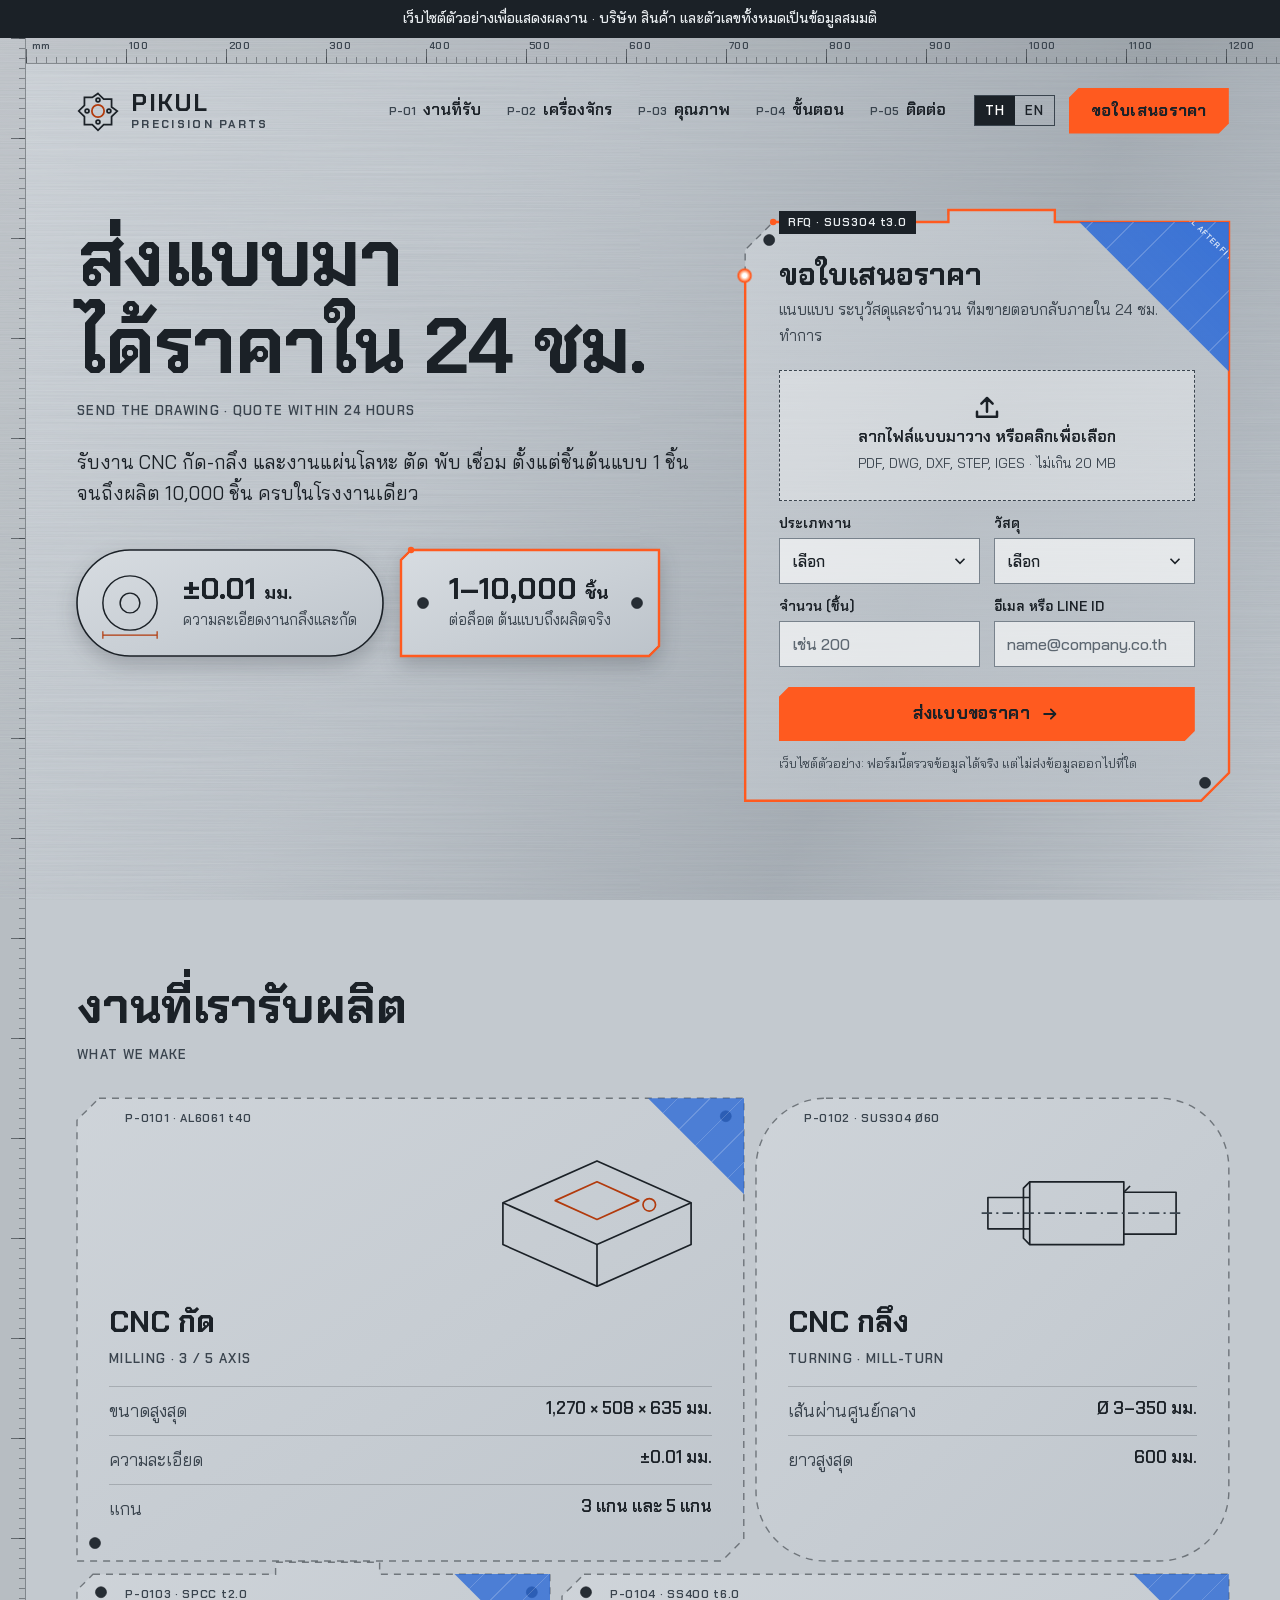
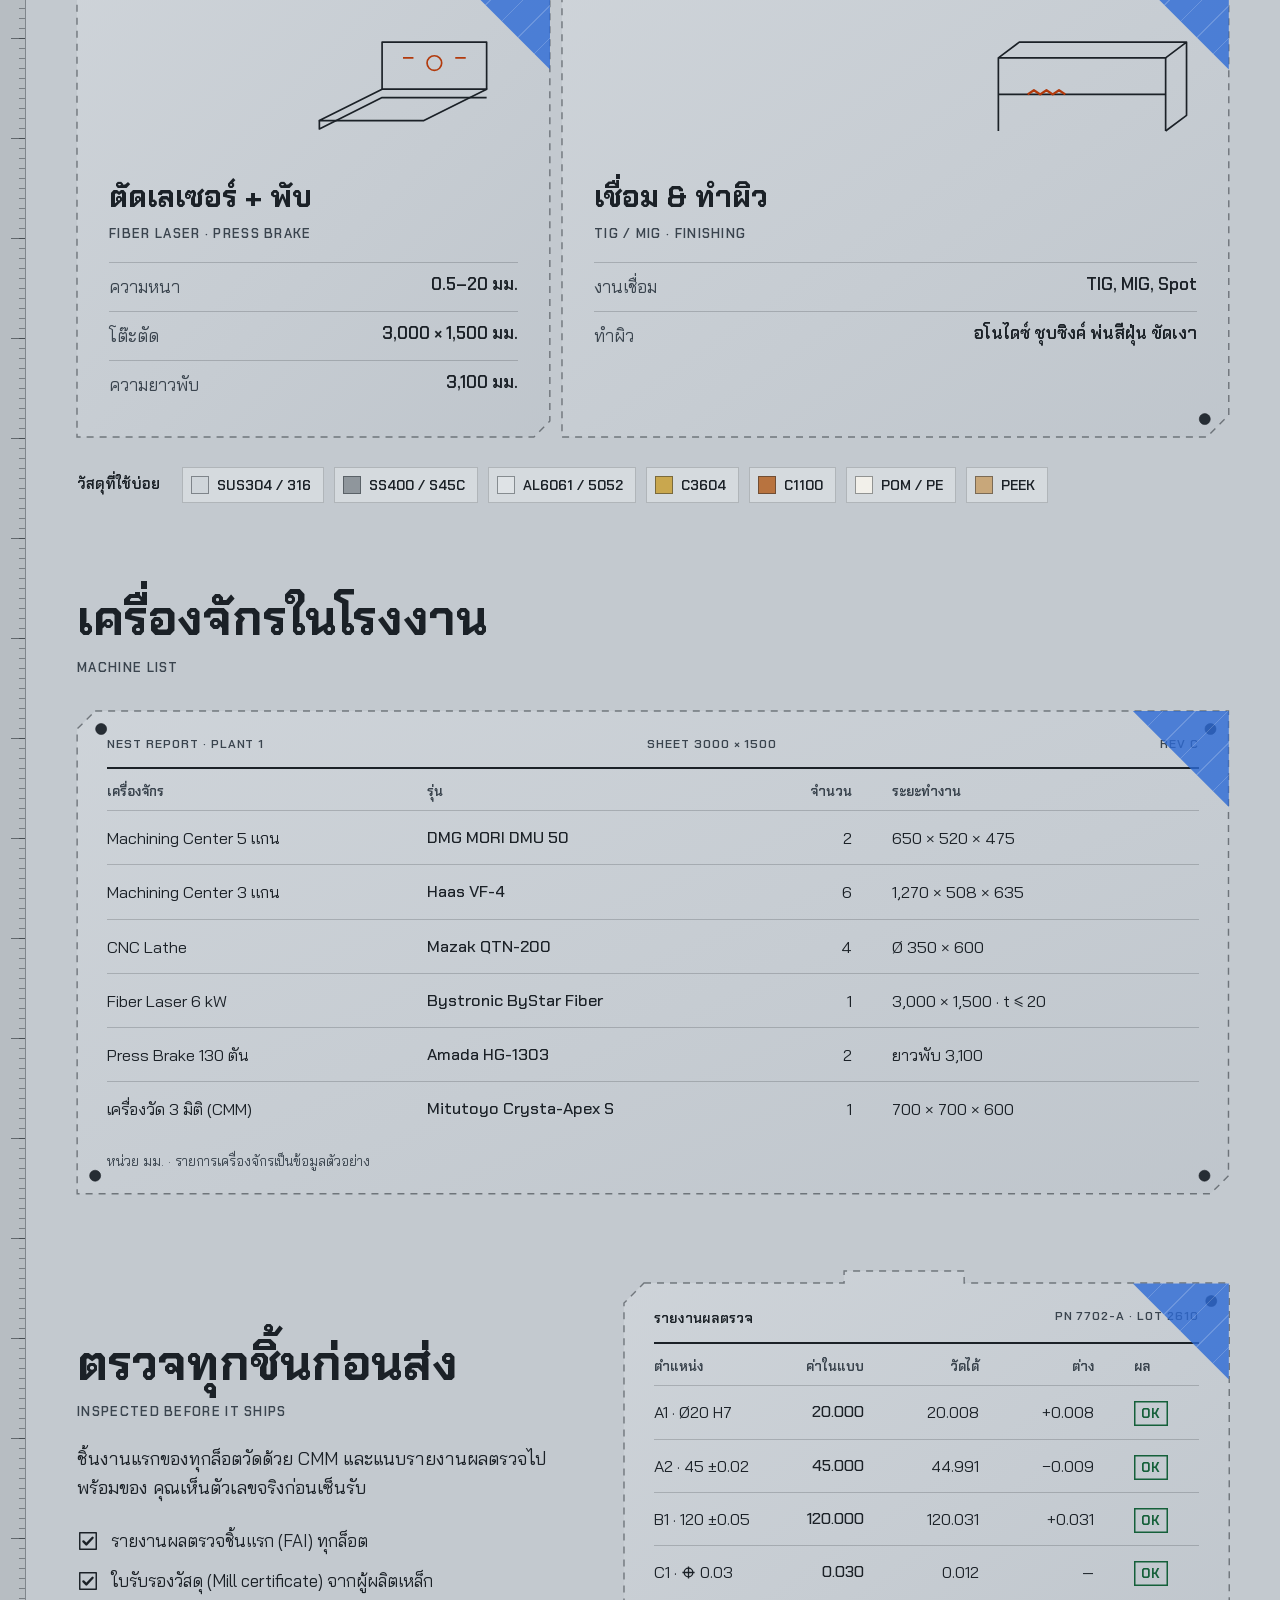
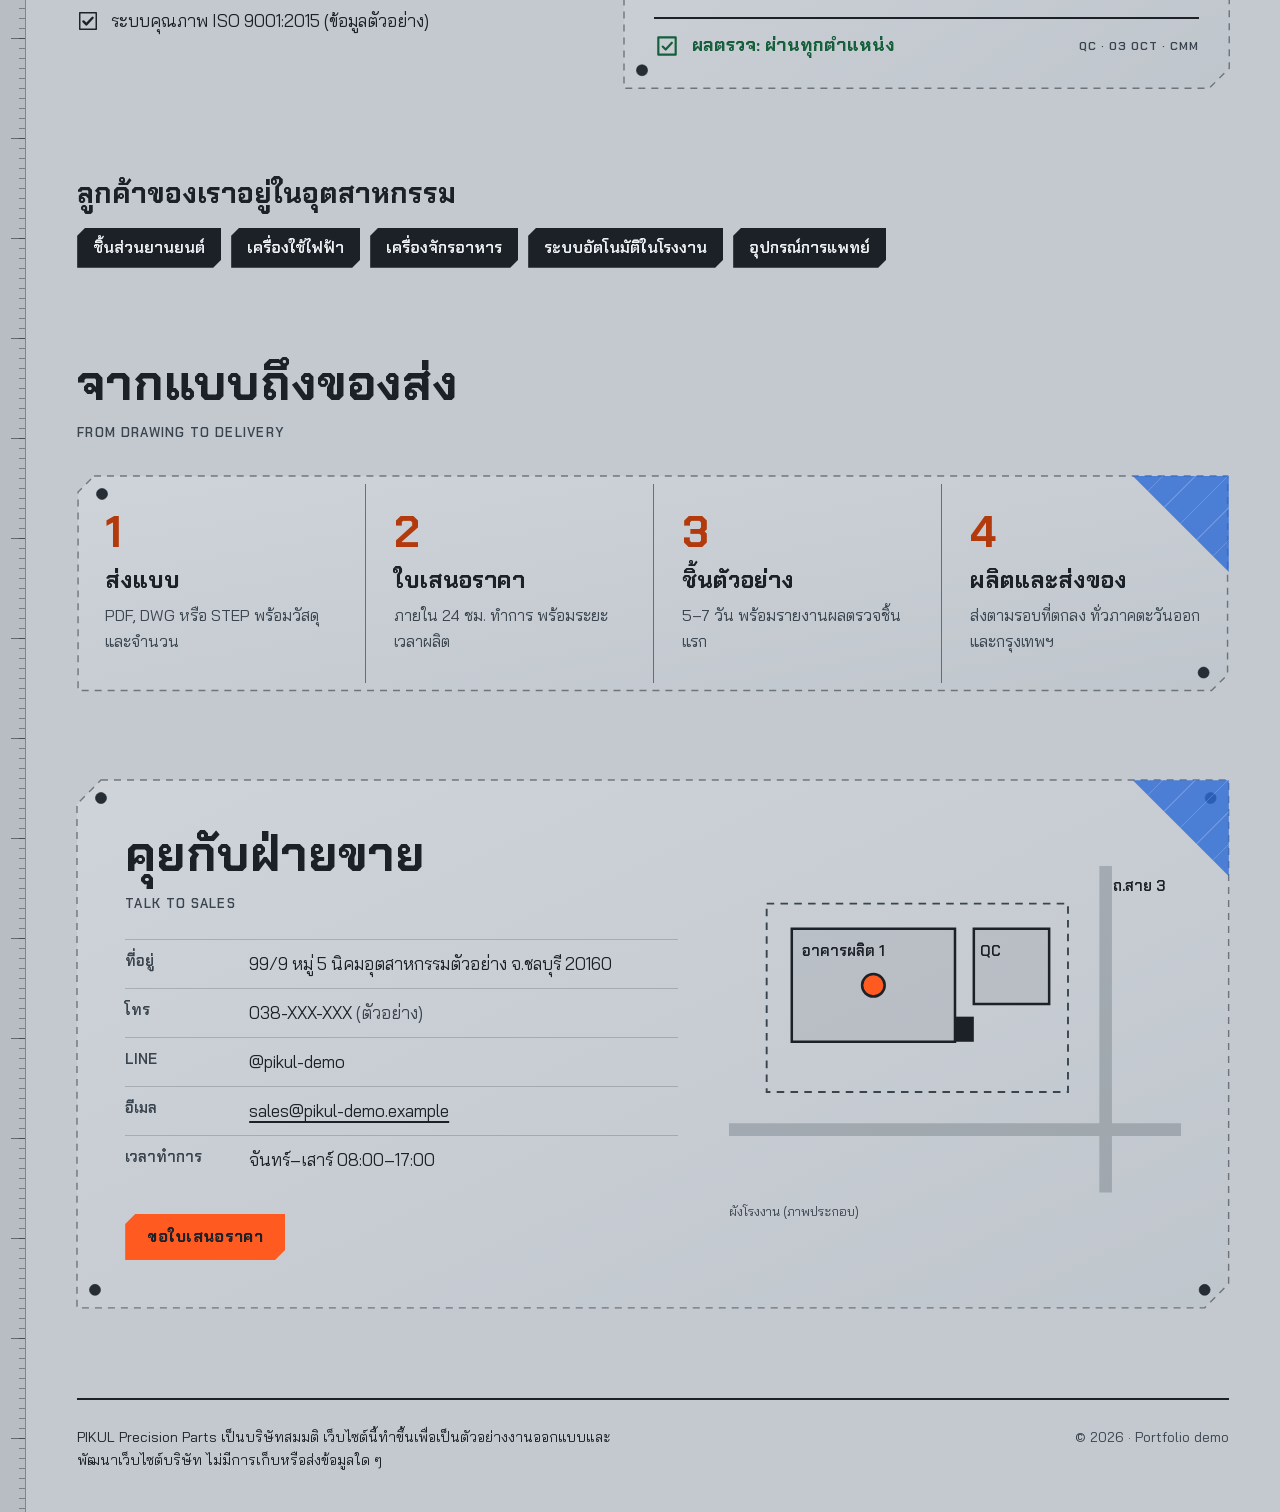
==== index.html @ c5691c91 "Sample company website for a fictional CNC and sheet-metal manufacturer Static portfolio demo for Gi" ====
<!doctype html>
<html lang="th">
<head>
<meta charset="utf-8">
<meta name="viewport" content="width=device-width, initial-scale=1">
<title>PIKUL Precision Parts · งาน CNC และงานแผ่นโลหะ (เว็บไซต์ตัวอย่าง)</title>
<meta name="description" content="เว็บไซต์ตัวอย่างของบริษัทสมมติ PIKUL Precision Parts: งาน CNC กัด-กลึง ตัดเลเซอร์ พับ เชื่อม ส่งแบบขอใบเสนอราคาภายใน 24 ชั่วโมง">
<meta name="robots" content="noindex">
<link rel="icon" href="assets/favicon.svg" type="image/svg+xml">
<link rel="preconnect" href="https://fonts.googleapis.com">
<link rel="preconnect" href="https://fonts.gstatic.com" crossorigin>
<link href="https://fonts.googleapis.com/css2?family=Bai+Jamjuree:wght@400;500;600&family=Chakra+Petch:wght@500;600;700&display=swap" rel="stylesheet">
<link rel="stylesheet" href="styles.css">
</head>
<body>
<a class="skip" href="#rfq" data-i18n="skip">ข้ามไปที่ฟอร์มขอราคา</a>

<div class="notice" role="note">
  <span data-i18n="notice">เว็บไซต์ตัวอย่างเพื่อแสดงผลงาน · บริษัท สินค้า และตัวเลขทั้งหมดเป็นข้อมูลสมมติ</span>
</div>

<div class="sheet">
  <div class="ruler ruler-x" aria-hidden="true"></div>
  <div class="ruler ruler-y" aria-hidden="true"></div>

  <header class="top">
    <a class="brand" href="#" aria-label="PIKUL Precision Parts">
      <svg class="mark" viewBox="0 0 48 48" aria-hidden="true">
        <path d="M24 4l6.5 6.5h9v9L46 24l-6.5 6.5v9h-9L24 46l-6.5-6.5h-9v-9L2 24l6.5-6.5v-9h9z" />
        <circle cx="24" cy="24" r="7" />
        <circle cx="24" cy="11.5" r="2.2" /><circle cx="36.5" cy="24" r="2.2" /><circle cx="24" cy="36.5" r="2.2" /><circle cx="11.5" cy="24" r="2.2" />
      </svg>
      <span class="word">PIKUL<small>PRECISION PARTS</small></span>
    </a>
    <nav class="nav" aria-label="เมนูหลัก">
      <a href="#make"><i class="pn">P-01</i><span data-i18n="nav.make">งานที่รับ</span></a>
      <a href="#machines"><i class="pn">P-02</i><span data-i18n="nav.machines">เครื่องจักร</span></a>
      <a href="#quality"><i class="pn">P-03</i><span data-i18n="nav.quality">คุณภาพ</span></a>
      <a href="#process"><i class="pn">P-04</i><span data-i18n="nav.process">ขั้นตอน</span></a>
      <a href="#contact"><i class="pn">P-05</i><span data-i18n="nav.contact">ติดต่อ</span></a>
    </nav>
    <div class="top-actions">
      <div class="lang" role="group" aria-label="ภาษา / Language">
        <button type="button" data-lang="th" aria-pressed="true">TH</button>
        <button type="button" data-lang="en" aria-pressed="false">EN</button>
      </div>
      <a class="btn btn-cut" href="#rfq" data-i18n="cta.quote">ขอใบเสนอราคา</a>
    </div>
  </header>

  <main>
    <!-- Hero: headline + the RFQ bracket -->
    <section class="hero" aria-labelledby="hero-title">
      <div class="hero-copy">
        <h1 id="hero-title"><span data-i18n="hero.l1">ส่งแบบมา</span><br><span data-i18n="hero.l2">ได้ราคาใน 24 ชม.</span></h1>
        <p class="en-line" lang="en">SEND THE DRAWING · QUOTE WITHIN 24 HOURS</p>
        <p class="lead" data-i18n="hero.lead">รับงาน CNC กัด-กลึง และงานแผ่นโลหะ ตัด พับ เชื่อม ตั้งแต่ชิ้นต้นแบบ 1 ชิ้นจนถึงผลิต 10,000 ชิ้น ครบในโรงงานเดียว</p>

        <div class="dims" aria-label="ความสามารถหลัก">
          <div class="part dim-washer" data-shape="round" data-holes="">
            <svg class="drawing" viewBox="0 0 120 120" aria-hidden="true">
              <circle cx="60" cy="60" r="44" /><circle cx="60" cy="60" r="16" />
              <path class="dimline" d="M16 112h88M16 106v12M104 106v12" />
            </svg>
            <div class="dim-text">
              <strong>±0.01 <span>มม.</span></strong>
              <span data-i18n="dim.tol">ความละเอียดงานกลึงและกัด</span>
            </div>
          </div>
          <div class="part dim-slot" data-chamfer="10" data-holes="l,r">
            <div class="dim-text">
              <strong>1–10,000 <span data-i18n="unit.pcs">ชิ้น</span></strong>
              <span data-i18n="dim.qty">ต่อล็อต ต้นแบบถึงผลิตจริง</span>
            </div>
          </div>
        </div>
      </div>

      <form class="part rfq" id="rfq" data-chamfer="28" data-notch="1" data-holes="tl,br" novalidate aria-labelledby="rfq-title">
        <span class="film" aria-hidden="true"><span>PROTECTIVE FILM · PEEL AFTER FIT</span></span>
        <div class="tag" aria-hidden="true">RFQ · SUS304 t3.0</div>
        <h2 id="rfq-title" data-i18n="rfq.title">ขอใบเสนอราคา</h2>
        <p class="rfq-sub" data-i18n="rfq.sub">แนบแบบ ระบุวัสดุและจำนวน ทีมขายตอบกลับภายใน 24 ชม. ทำการ</p>

        <label class="drop" for="file">
          <input id="file" name="file" type="file" accept=".pdf,.dwg,.dxf,.step,.stp,.igs,.iges,.png,.jpg" required>
          <svg viewBox="0 0 24 24" aria-hidden="true"><path d="M12 15V4M7.5 8.5 12 4l4.5 4.5M4 15v4h16v-4" /></svg>
          <span class="drop-main" data-i18n="rfq.drop">ลากไฟล์แบบมาวาง หรือคลิกเพื่อเลือก</span>
          <span class="drop-hint" data-i18n="rfq.dropHint">PDF, DWG, DXF, STEP, IGES · ไม่เกิน 20 MB</span>
          <span class="drop-file" aria-live="polite"></span>
        </label>

        <div class="row">
          <div class="field">
            <label for="process" data-i18n="rfq.process">ประเภทงาน</label>
            <select id="process" name="process" required>
              <option value="" data-i18n="rfq.choose">เลือก</option>
              <option data-i18n="opt.mill">CNC กัด (Milling)</option>
              <option data-i18n="opt.turn">CNC กลึง (Turning)</option>
              <option data-i18n="opt.sheet">ตัดเลเซอร์ + พับ</option>
              <option data-i18n="opt.weld">เชื่อม / ประกอบ</option>
              <option data-i18n="opt.unsure">ยังไม่แน่ใจ ให้ช่วยแนะนำ</option>
            </select>
          </div>
          <div class="field">
            <label for="material" data-i18n="rfq.material">วัสดุ</label>
            <select id="material" name="material" required>
              <option value="" data-i18n="rfq.choose">เลือก</option>
              <option>SUS304</option><option>SS400</option><option>AL6061-T6</option><option>AL5052</option>
              <option>C3604 (ทองเหลือง)</option><option>POM</option>
              <option data-i18n="opt.other">อื่น ๆ (ระบุในหมายเหตุ)</option>
            </select>
          </div>
        </div>
        <div class="row">
          <div class="field">
            <label for="qty" data-i18n="rfq.qty">จำนวน (ชิ้น)</label>
            <input id="qty" name="qty" type="number" inputmode="numeric" min="1" max="100000" placeholder="เช่น 200" data-i18n-placeholder="rfq.qtyPh" required>
          </div>
          <div class="field">
            <label for="contact" data-i18n="rfq.contact">อีเมล หรือ LINE ID</label>
            <input id="contact" name="contact" type="text" autocomplete="email" placeholder="name@company.co.th" required>
          </div>
        </div>
        <button class="btn btn-cut btn-block" type="submit">
          <span data-i18n="rfq.submit">ส่งแบบขอราคา</span>
          <svg viewBox="0 0 24 24" aria-hidden="true"><path d="M5 12h13M13 6.5 18.5 12 13 17.5" /></svg>
        </button>
        <p class="form-error" role="alert" aria-live="assertive"></p>
        <p class="privacy" data-i18n="rfq.privacy">เว็บไซต์ตัวอย่าง: ฟอร์มนี้ตรวจข้อมูลได้จริง แต่ไม่ส่งข้อมูลออกไปที่ใด</p>

        <div class="rfq-done" hidden>
          <svg viewBox="0 0 24 24" aria-hidden="true"><path d="M5 12.5l4.5 4.5L19 7.5" /></svg>
          <h3 data-i18n="done.title">ได้รับแบบแล้ว</h3>
          <p data-i18n="done.body">เลขที่คำขอ <b class="rfq-no">RFQ-0000</b> ทีมขายจะส่งใบเสนอราคาภายใน 24 ชม. ทำการ (ตัวอย่าง ไม่มีการส่งข้อมูลจริง)</p>
          <button type="button" class="btn btn-ghost" data-i18n="done.again">ส่งแบบอีกชิ้น</button>
        </div>
      </form>
    </section>

    <!-- What we make -->
    <section class="section make" id="make" aria-labelledby="make-title">
      <div class="section-head">
        <h2 id="make-title" data-i18n="make.title">งานที่เรารับผลิต</h2>
        <p class="en-line" lang="en">WHAT WE MAKE</p>
      </div>
      <div class="nest">
        <article class="part cap cap-mill" data-chamfer="22" data-holes="tr,bl">
          <span class="pnum" aria-hidden="true">P-0101 · AL6061 t40</span>
          <svg class="drawing" viewBox="0 0 220 140" aria-hidden="true">
            <path d="M20 60l90-40 90 40-90 40z" /><path d="M20 60v40l90 40 90-40V60" /><path d="M110 100v40" />
            <path d="M70 58l40-18 40 18-40 18z" class="pocket" /><circle cx="160" cy="62" r="6" class="pocket" />
          </svg>
          <h3 data-i18n="cap.mill">CNC กัด</h3>
          <p class="en-line" lang="en">MILLING · 3 / 5 AXIS</p>
          <dl>
            <div><dt data-i18n="spec.size">ขนาดสูงสุด</dt><dd>1,270 × 508 × 635 <span data-i18n="unit.mm">มม.</span></dd></div>
            <div><dt data-i18n="spec.tol">ความละเอียด</dt><dd>±0.01 <span data-i18n="unit.mm">มม.</span></dd></div>
            <div><dt data-i18n="spec.axis">แกน</dt><dd data-i18n="spec.axisVal">3 แกน และ 5 แกน</dd></div>
          </dl>
        </article>
        <article class="part cap cap-turn" data-shape="round" data-holes="">
          <span class="pnum" aria-hidden="true">P-0102 · SUS304 Ø60</span>
          <svg class="drawing" viewBox="0 0 220 140" aria-hidden="true">
            <path d="M20 55h40v30H20zM60 40h90v60H60zM150 50h50v40h-50z" /><path d="M14 70h192" class="center" />
            <path d="M60 40l-6 6v48l6 6M150 50l6-6" />
          </svg>
          <h3 data-i18n="cap.turn">CNC กลึง</h3>
          <p class="en-line" lang="en">TURNING · MILL-TURN</p>
          <dl>
            <div><dt data-i18n="spec.dia">เส้นผ่านศูนย์กลาง</dt><dd>Ø 3–350 <span data-i18n="unit.mm">มม.</span></dd></div>
            <div><dt data-i18n="spec.len">ยาวสูงสุด</dt><dd>600 <span data-i18n="unit.mm">มม.</span></dd></div>
          </dl>
        </article>
        <article class="part cap cap-sheet" data-chamfer="16" data-notch="1" data-holes="tl,tr">
          <span class="pnum" aria-hidden="true">P-0103 · SPCC t2.0</span>
          <svg class="drawing" viewBox="0 0 220 140" aria-hidden="true">
            <path d="M30 100l60-30h100l-60 30z" /><path d="M90 70V25h100v45" /><path d="M30 100v8l60-30h100" />
            <circle cx="140" cy="45" r="7" class="pocket" /><path d="M110 40h10M160 40h10" class="pocket" />
          </svg>
          <h3 data-i18n="cap.sheet">ตัดเลเซอร์ + พับ</h3>
          <p class="en-line" lang="en">FIBER LASER · PRESS BRAKE</p>
          <dl>
            <div><dt data-i18n="spec.thk">ความหนา</dt><dd>0.5–20 <span data-i18n="unit.mm">มม.</span></dd></div>
            <div><dt data-i18n="spec.table">โต๊ะตัด</dt><dd>3,000 × 1,500 <span data-i18n="unit.mm">มม.</span></dd></div>
            <div><dt data-i18n="spec.bend">ความยาวพับ</dt><dd>3,100 <span data-i18n="unit.mm">มม.</span></dd></div>
          </dl>
        </article>
        <article class="part cap cap-weld" data-chamfer="22" data-holes="tl,br">
          <span class="pnum" aria-hidden="true">P-0104 · SS400 t6.0</span>
          <svg class="drawing" viewBox="0 0 220 140" aria-hidden="true">
            <path d="M30 110V40h160v70" /><path d="M30 40l20-15h160l-20 15M210 25v70l-20 15" /><path d="M30 75h160" />
            <path d="M58 75l6-4 6 4 6-4 6 4 6-4 6 4" class="bead" />
          </svg>
          <h3 data-i18n="cap.weld">เชื่อม & ทำผิว</h3>
          <p class="en-line" lang="en">TIG / MIG · FINISHING</p>
          <dl>
            <div><dt data-i18n="spec.weld">งานเชื่อม</dt><dd>TIG, MIG, Spot</dd></div>
            <div><dt data-i18n="spec.finish">ทำผิว</dt><dd data-i18n="spec.finishVal">อโนไดซ์ ชุบซิงค์ พ่นสีฝุ่น ขัดเงา</dd></div>
          </dl>
        </article>
      </div>

      <div class="materials" aria-label="วัสดุที่ใช้บ่อย">
        <span class="mat-label" data-i18n="mat.label">วัสดุที่ใช้บ่อย</span>
        <ul>
          <li><i style="--c:#cfd5da"></i>SUS304 / 316</li>
          <li><i style="--c:#8f969c"></i>SS400 / S45C</li>
          <li><i style="--c:#dfe3e6"></i>AL6061 / 5052</li>
          <li><i style="--c:#c9a74e"></i>C3604</li>
          <li><i style="--c:#b8733f"></i>C1100</li>
          <li><i style="--c:#f2f0ea"></i>POM / PE</li>
          <li><i style="--c:#c8a77a"></i>PEEK</li>
        </ul>
      </div>
    </section>

    <!-- Machine list as a nest report -->
    <section class="section machines" id="machines" aria-labelledby="mach-title">
      <div class="section-head">
        <h2 id="mach-title" data-i18n="mach.title">เครื่องจักรในโรงงาน</h2>
        <p class="en-line" lang="en">MACHINE LIST</p>
      </div>
      <div class="part report" data-chamfer="18" data-holes="tl,tr,bl,br">
        <div class="report-head" aria-hidden="true">
          <span>NEST REPORT · PLANT 1</span><span>SHEET 3000 × 1500</span><span>REV C</span>
        </div>
        <div class="table-wrap">
          <table>
            <thead>
              <tr><th scope="col" data-i18n="t.machine">เครื่องจักร</th><th scope="col" data-i18n="t.model">รุ่น</th><th scope="col" class="num" data-i18n="t.qty">จำนวน</th><th scope="col" data-i18n="t.range">ระยะทำงาน</th></tr>
            </thead>
            <tbody>
              <tr><td data-i18n="m.mc5">Machining Center 5 แกน</td><td>DMG MORI DMU 50</td><td class="num">2</td><td>650 × 520 × 475</td></tr>
              <tr><td data-i18n="m.mc3">Machining Center 3 แกน</td><td>Haas VF-4</td><td class="num">6</td><td>1,270 × 508 × 635</td></tr>
              <tr><td data-i18n="m.lathe">CNC Lathe</td><td>Mazak QTN-200</td><td class="num">4</td><td>Ø 350 × 600</td></tr>
              <tr><td data-i18n="m.laser">Fiber Laser 6 kW</td><td>Bystronic ByStar Fiber</td><td class="num">1</td><td>3,000 × 1,500 · t ≤ 20</td></tr>
              <tr><td data-i18n="m.brake">Press Brake 130 ตัน</td><td>Amada HG-1303</td><td class="num">2</td><td data-i18n="m.brakeRange">ยาวพับ 3,100</td></tr>
              <tr><td data-i18n="m.cmm">เครื่องวัด 3 มิติ (CMM)</td><td>Mitutoyo Crysta-Apex S</td><td class="num">1</td><td>700 × 700 × 600</td></tr>
            </tbody>
          </table>
        </div>
        <p class="report-foot" data-i18n="mach.foot">หน่วย มม. · รายการเครื่องจักรเป็นข้อมูลตัวอย่าง</p>
      </div>
    </section>

    <!-- Quality -->
    <section class="section quality" id="quality" aria-labelledby="q-title">
      <div class="q-copy">
        <h2 id="q-title" data-i18n="q.title">ตรวจทุกชิ้นก่อนส่ง</h2>
        <p class="en-line" lang="en">INSPECTED BEFORE IT SHIPS</p>
        <p class="lead" data-i18n="q.lead">ชิ้นงานแรกของทุกล็อตวัดด้วย CMM และแนบรายงานผลตรวจไปพร้อมของ คุณเห็นตัวเลขจริงก่อนเซ็นรับ</p>
        <ul class="checks">
          <li data-i18n="q.c1">รายงานผลตรวจชิ้นแรก (FAI) ทุกล็อต</li>
          <li data-i18n="q.c2">ใบรับรองวัสดุ (Mill certificate) จากผู้ผลิตเหล็ก</li>
          <li data-i18n="q.c3">ระบบคุณภาพ ISO 9001:2015 (ข้อมูลตัวอย่าง)</li>
        </ul>
      </div>
      <div class="part inspect" data-chamfer="20" data-notch="1" data-holes="tr,bl">
        <div class="inspect-head"><span data-i18n="i.title">รายงานผลตรวจ</span><span>PN 7702-A · LOT 2610</span></div>
        <div class="table-wrap">
          <table class="inspect-table">
            <thead><tr><th scope="col" data-i18n="i.feature">ตำแหน่ง</th><th scope="col" class="num" data-i18n="i.nominal">ค่าในแบบ</th><th scope="col" class="num" data-i18n="i.actual">วัดได้</th><th scope="col" class="num" data-i18n="i.dev">ต่าง</th><th scope="col" data-i18n="i.result">ผล</th></tr></thead>
            <tbody>
              <tr><td>A1 · Ø20 H7</td><td class="num">20.000</td><td class="num">20.008</td><td class="num">+0.008</td><td><span class="ok">OK</span></td></tr>
              <tr><td>A2 · 45 ±0.02</td><td class="num">45.000</td><td class="num">44.991</td><td class="num">−0.009</td><td><span class="ok">OK</span></td></tr>
              <tr><td>B1 · 120 ±0.05</td><td class="num">120.000</td><td class="num">120.031</td><td class="num">+0.031</td><td><span class="ok">OK</span></td></tr>
              <tr><td><span class="feat">C1 · <svg class="gdt" viewBox="0 0 16 16" role="img" aria-label="position"><circle cx="8" cy="8" r="4.6"/><path d="M8 1.5v13M1.5 8h13"/></svg> 0.03</span></td><td class="num">0.030</td><td class="num">0.012</td><td class="num">—</td><td><span class="ok">OK</span></td></tr>
            </tbody>
          </table>
        </div>
        <p class="verdict"><svg viewBox="0 0 24 24" aria-hidden="true"><path d="M4 4h16v16H4z"/><path d="M8 12.5l2.8 2.8L16.5 9"/></svg><b data-i18n="i.pass">ผลตรวจ: ผ่านทุกตำแหน่ง</b><span>QC · 03 OCT · CMM</span></p>
      </div>
    </section>

    <!-- Industries -->
    <section class="section industries" aria-labelledby="ind-title">
      <h2 id="ind-title" data-i18n="ind.title">ลูกค้าของเราอยู่ในอุตสาหกรรม</h2>
      <ul class="ind-list">
        <li data-i18n="ind.auto">ชิ้นส่วนยานยนต์</li>
        <li data-i18n="ind.elec">เครื่องใช้ไฟฟ้า</li>
        <li data-i18n="ind.food">เครื่องจักรอาหาร</li>
        <li data-i18n="ind.auto2">ระบบอัตโนมัติในโรงงาน</li>
        <li data-i18n="ind.med">อุปกรณ์การแพทย์</li>
      </ul>
    </section>

    <!-- Process -->
    <section class="section process" id="process" aria-labelledby="p-title">
      <div class="section-head">
        <h2 id="p-title" data-i18n="p.title">จากแบบถึงของส่ง</h2>
        <p class="en-line" lang="en">FROM DRAWING TO DELIVERY</p>
      </div>
      <ol class="steps part" data-chamfer="16" data-holes="tl,br">
        <li class="step">
          <span class="step-no">1</span>
          <h3 data-i18n="s1.t">ส่งแบบ</h3>
          <p data-i18n="s1.d">PDF, DWG หรือ STEP พร้อมวัสดุและจำนวน</p>
        </li>
        <li class="step">
          <span class="step-no">2</span>
          <h3 data-i18n="s2.t">ใบเสนอราคา</h3>
          <p data-i18n="s2.d">ภายใน 24 ชม. ทำการ พร้อมระยะเวลาผลิต</p>
        </li>
        <li class="step">
          <span class="step-no">3</span>
          <h3 data-i18n="s3.t">ชิ้นตัวอย่าง</h3>
          <p data-i18n="s3.d">5–7 วัน พร้อมรายงานผลตรวจชิ้นแรก</p>
        </li>
        <li class="step">
          <span class="step-no">4</span>
          <h3 data-i18n="s4.t">ผลิตและส่งของ</h3>
          <p data-i18n="s4.d">ส่งตามรอบที่ตกลง ทั่วภาคตะวันออกและกรุงเทพฯ</p>
        </li>
      </ol>
    </section>

    <!-- Contact -->
    <section class="section contact" id="contact" aria-labelledby="c-title">
      <div class="part contact-card" data-chamfer="24" data-holes="tl,tr,bl,br">
        <div class="c-copy">
          <h2 id="c-title" data-i18n="c.title">คุยกับฝ่ายขาย</h2>
          <p class="en-line" lang="en">TALK TO SALES</p>
          <dl class="c-list">
            <div><dt data-i18n="c.addr">ที่อยู่</dt><dd data-i18n="c.addrVal">99/9 หมู่ 5 นิคมอุตสาหกรรมตัวอย่าง จ.ชลบุรี 20160</dd></div>
            <div><dt data-i18n="c.tel">โทร</dt><dd>038-XXX-XXX <span class="muted" data-i18n="c.sample">(ตัวอย่าง)</span></dd></div>
            <div><dt>LINE</dt><dd>@pikul-demo</dd></div>
            <div><dt data-i18n="c.mail">อีเมล</dt><dd><a href="mailto:sales@pikul-demo.example">sales@pikul-demo.example</a></dd></div>
            <div><dt data-i18n="c.hours">เวลาทำการ</dt><dd data-i18n="c.hoursVal">จันทร์–เสาร์ 08:00–17:00</dd></div>
          </dl>
          <a class="btn btn-cut" href="#rfq" data-i18n="cta.quote">ขอใบเสนอราคา</a>
        </div>
        <figure class="plan">
          <svg viewBox="0 0 360 260" role="img" aria-labelledby="plan-cap">
            <title id="plan-cap">ผังโรงงาน (ภาพประกอบ)</title>
            <path class="road" d="M0 210h360M300 0v260" />
            <path class="lot" d="M30 30h240v150H30z" />
            <path class="bldg" d="M50 50h130v90H50zM195 50h60v60h-60z" />
            <path class="dock" d="M180 120h15v20h-15z" />
            <circle class="pin" cx="115" cy="95" r="9" />
            <text x="58" y="72" data-i18n="plan.plant">อาคารผลิต 1</text>
            <text x="200" y="72" data-i18n="plan.qc">QC</text>
            <text x="306" y="20" data-i18n="plan.road">ถ.สาย 3</text>
          </svg>
          <figcaption data-i18n="plan.cap">ผังโรงงาน (ภาพประกอบ)</figcaption>
        </figure>
      </div>
    </section>
  </main>

  <footer class="foot">
    <p data-i18n="foot.disclaimer">PIKUL Precision Parts เป็นบริษัทสมมติ เว็บไซต์นี้ทำขึ้นเพื่อเป็นตัวอย่างงานออกแบบและพัฒนาเว็บไซต์บริษัท ไม่มีการเก็บหรือส่งข้อมูลใด ๆ</p>
    <p class="muted">© 2026 · Portfolio demo</p>
  </footer>
</div>

<div class="laser" aria-hidden="true"></div>
<script src="app.js" defer></script>
</body>
</html>
---- styles.css ----
:root {
  --steel: #c3c9cf;
  --steel-hi: #d4d9de;
  --steel-lo: #aab1b8;
  --part: #ccd2d7;
  --ink: #1b2127;
  --ink-2: #3a444e;
  --rule: rgba(27, 33, 39, .2);
  --laser: #ff5a1f;
  --laser-ink: #b23a0c;
  --film: #2e6bd6;
  --hole: #262d34;
  --ok: #15603a;
  --display: "Chakra Petch", "Bai Jamjuree", sans-serif;
  --body: "Bai Jamjuree", "Leelawadee UI", sans-serif;
  --gutter: clamp(20px, 4vw, 56px);
  --ruler: 26px;
}

* { box-sizing: border-box; }
html { scroll-behavior: smooth; scroll-padding-top: 24px; }
body {
  margin: 0;
  position: relative;
  font: 400 17px/1.65 var(--body);
  color: var(--ink);
  background-color: var(--steel);
  background-image:
    url("data:image/svg+xml,%3Csvg xmlns='http://www.w3.org/2000/svg' width='640' height='640'%3E%3Cfilter id='n'%3E%3CfeTurbulence type='fractalNoise' baseFrequency='0.0035 0.85' numOctaves='3' seed='7'/%3E%3CfeColorMatrix values='0 0 0 0 0.16 0 0 0 0 0.19 0 0 0 0 0.22 0 0 0 0.16 0'/%3E%3C/filter%3E%3Crect width='100%25' height='100%25' filter='url(%23n)'/%3E%3C/svg%3E"),
    linear-gradient(115deg, var(--steel-hi) 0%, var(--steel) 38%, var(--steel-lo) 70%, var(--steel) 100%);
  background-attachment: fixed, fixed;
  -webkit-font-smoothing: antialiased;
  scrollbar-color: #5b646d var(--steel-lo);
  caret-color: var(--laser);
}
::selection { background: var(--film); color: #fff; }
img, svg { display: block; }
a { color: inherit; text-underline-offset: 4px; text-decoration-thickness: 1.5px; }
:focus-visible { outline: 3px solid var(--film); outline-offset: 3px; }
h1, h2, h3 { font-family: var(--display); margin: 0; font-weight: 700; line-height: 1.12; text-wrap: balance; }
p { margin: 0; }
.num, dd, td { font-variant-numeric: tabular-nums; }
.muted { color: var(--ink-2); }

.skip { position: absolute; left: 12px; top: -60px; z-index: 20; background: var(--ink); color: #fff; padding: 10px 14px; }
.skip:focus { top: 12px; }

/* Fictional-company notice */
.notice {
  background: var(--ink); color: #e9edf0; text-align: center;
  font: 500 14px/1.4 var(--body); padding: 9px var(--gutter);
}

/* The sheet and its table rulers */
.sheet { position: relative; padding: calc(var(--ruler) + 6px) var(--gutter) 0 calc(var(--ruler) + var(--gutter)); }
.ruler { position: absolute; color: var(--ink-2); pointer-events: none; }
.ruler-x {
  left: var(--ruler); right: 0; top: 0; height: var(--ruler);
  background:
    repeating-linear-gradient(90deg, rgba(27,33,39,.55) 0 1px, transparent 1px 100px) left bottom / 100% 14px no-repeat,
    repeating-linear-gradient(90deg, rgba(27,33,39,.4) 0 1px, transparent 1px 10px) left bottom / 100% 6px no-repeat,
    rgba(27,33,39,.07);
  border-bottom: 1px solid rgba(27,33,39,.35);
}
.ruler-x span { position: absolute; top: 3px; font: 600 10px/1 var(--display); letter-spacing: .04em; transform: translateX(3px); }
.ruler-y {
  left: 0; top: 0; bottom: 0; width: var(--ruler);
  background:
    repeating-linear-gradient(180deg, rgba(27,33,39,.55) 0 1px, transparent 1px 100px) right top / 14px 100% no-repeat,
    repeating-linear-gradient(180deg, rgba(27,33,39,.4) 0 1px, transparent 1px 10px) right top / 6px 100% no-repeat,
    rgba(27,33,39,.07);
  border-right: 1px solid rgba(27,33,39,.35);
}

/* Header */
.top { display: flex; align-items: center; gap: 28px; max-width: 1240px; margin: 0 auto; padding: 18px 0; }
.brand { display: flex; align-items: center; gap: 12px; text-decoration: none; }
.mark { width: 42px; height: 42px; fill: none; stroke: var(--ink); stroke-width: 2; }
.mark circle:first-of-type { stroke: var(--laser-ink); }
.word { font: 700 24px/1 var(--display); letter-spacing: .06em; }
.word small { display: block; font-size: 11.5px; letter-spacing: .2em; margin-top: 4px; color: var(--ink-2); }
.nav { display: flex; gap: 26px; margin-left: auto; }
.nav a { display: flex; align-items: baseline; gap: 7px; font: 600 16px/1 var(--display); text-decoration: none; padding: 8px 0; border-bottom: 2px solid transparent; transition: border-color .2s; }
.nav a { white-space: nowrap; flex: none; }
.nav .pn { font: 600 11.5px/1 var(--display); font-style: normal; color: var(--ink-2); font-variant-numeric: tabular-nums; }
.nav a:hover { border-color: var(--laser); }
.top-actions { display: flex; align-items: center; gap: 14px; }
.lang { display: flex; border: 1.5px solid var(--ink-2); }
.lang button {
  font: 600 13px/1 var(--display); letter-spacing: .08em; padding: 8px 10px; border: 0;
  background: transparent; color: var(--ink); cursor: pointer;
}
.lang button[aria-pressed="true"] { background: var(--ink); color: #fff; }

/* Buttons: chamfered plate */
.btn {
  --c: 10px;
  display: inline-flex; align-items: center; justify-content: center; gap: 10px;
  font: 700 16px/1 var(--display); letter-spacing: .02em; text-decoration: none; cursor: pointer;
  padding: 15px 22px; border: 0;
  clip-path: polygon(var(--c) 0, 100% 0, 100% calc(100% - var(--c)), calc(100% - var(--c)) 100%, 0 100%, 0 var(--c));
  transition: background-color .2s, transform .2s;
}
.btn svg { width: 20px; height: 20px; fill: none; stroke: currentColor; stroke-width: 2.2; stroke-linecap: round; stroke-linejoin: round; }
.btn-cut { background: var(--laser); color: var(--ink); }
.btn-cut:hover { background: #ff7440; }
.btn-cut:active { transform: translateY(1px); }
.btn-ghost { background: transparent; color: var(--ink); box-shadow: inset 0 0 0 2px var(--ink); clip-path: none; }
.btn-block { width: 100%; padding: 17px 22px; font-size: 17px; }
.btn[disabled] { opacity: .55; cursor: progress; }

/* Parts: content blocks drawn as cut plates (outline SVG injected by app.js) */
.part { position: relative; isolation: isolate; }
.part > .outline-svg { position: absolute; inset: 0; width: 100%; height: 100%; z-index: -1; overflow: visible; pointer-events: none; }
.outline-svg .body { fill: url(#partFill); }
.outline-svg .edge { fill: none; stroke: rgba(27,33,39,.5); stroke-width: 1.4; stroke-dasharray: 7 6; transition: stroke .4s; }
.outline-svg .hole { fill: var(--hole); stroke: rgba(27,33,39,.6); stroke-width: 1; }
.outline-svg .trace { fill: none; stroke: var(--laser); stroke-width: 2.4; stroke-linecap: round; opacity: 0; }
.part.is-cutting .outline-svg .trace { opacity: 1; }
.part.is-cut .outline-svg .edge { stroke: var(--ink); stroke-dasharray: none; stroke-width: 1.6; }
.part.is-cut > .outline-svg { filter: drop-shadow(0 8px 10px rgba(27,33,39,.22)); }
.outline-svg .body { opacity: .55; transition: opacity .6s; }
.part.is-cut .outline-svg .body { opacity: 1; }

.en-line { font: 600 13px/1.4 var(--display); letter-spacing: .1em; color: var(--ink-2); margin-top: 12px; }
html[lang="en"] .en-line { display: none; }

/* Protective film corner on every nested part; peels away when the part is cut */
.part:not(.rfq)::after {
  content: ""; position: absolute; right: 0; top: 0; width: 96px; height: 96px; z-index: 2; pointer-events: none;
  clip-path: polygon(0 0, 100% 0, 100% 100%);
  background: repeating-linear-gradient(-45deg, transparent 0 22px, rgba(255,255,255,.18) 22px 23px), rgba(46,107,214,.8);
  transform-origin: right top; transition: transform .8s cubic-bezier(.16,1,.3,1), opacity .8s;
}
.part.is-cut:not(.rfq)::after { transform: scale(0) rotate(-12deg); opacity: 0; }
.part.dim-slot::after { width: 44px; height: 44px; }
.part[data-shape="round"]::after { display: none; }
.outline-svg .pierce { fill: var(--laser); opacity: 0; }
.part.is-cutting .outline-svg .pierce { opacity: 1; }
.part.is-cut .outline-svg .pierce { opacity: 0; }
.pnum { position: absolute; left: 48px; top: 15px; font: 600 11.5px/1 var(--display); letter-spacing: .06em; color: var(--ink-2); font-variant-numeric: tabular-nums; }
.ruler-x::before { content: "mm"; position: absolute; left: 6px; top: 3px; font: 600 10px/1 var(--display); color: var(--ink-2); }

/* Hero */
main { max-width: 1240px; margin: 0 auto; }
.hero { display: grid; grid-template-columns: minmax(0, 1.12fr) minmax(0, .88fr); gap: clamp(28px, 4vw, 64px); align-items: start; padding: clamp(28px, 5vw, 64px) 0 clamp(56px, 7vw, 96px); }
.hero h1 { font-size: clamp(40px, 6.1vw, 88px); line-height: 1.12; letter-spacing: -0.01em; }
.hero h1 span { white-space: nowrap; }
.hero .lead { margin-top: 26px; font-size: clamp(18px, 1.5vw, 21px); max-width: 32em; }
.dims { display: flex; flex-wrap: wrap; gap: 18px; margin-top: 40px; }
.dim-washer { display: flex; align-items: center; gap: 16px; padding: 16px 26px 16px 16px; }
.dim-washer .drawing { width: 74px; height: 74px; fill: none; stroke: var(--ink); stroke-width: 2.4; }
.dim-washer .dimline { stroke: var(--laser-ink); stroke-width: 2; }
.dim-slot { display: flex; align-items: center; padding: 18px 48px; }
.dim-text strong { display: block; font: 700 30px/1.1 var(--display); }
.dim-text strong span { font-size: 18px; }
.dim-text > span { font-size: 15px; color: var(--ink-2); }

/* RFQ bracket */
.rfq { padding: 36px 34px 26px; margin-top: 6px; }
.rfq h2 { font-size: 30px; }
.rfq-sub { color: var(--ink-2); font-size: 15.5px; margin-top: 6px; }
.tag { position: absolute; left: 34px; top: -11px; font: 600 11.5px/1 var(--display); letter-spacing: .08em; background: var(--ink); color: #e9edf0; padding: 6px 9px; }
.film {
  position: absolute; right: 0; top: 0; width: 150px; height: 150px; z-index: 2; pointer-events: none;
  clip-path: polygon(0 0, 100% 0, 100% 100%);
  background:
    repeating-linear-gradient(-45deg, transparent 0 28px, rgba(255,255,255,.18) 28px 29px),
    linear-gradient(225deg, rgba(46,107,214,.92), rgba(46,107,214,.78));
  transform-origin: right top;
  transition: transform .9s cubic-bezier(.16,1,.3,1), opacity .9s;
}
.film span { position: absolute; right: -6px; top: 34px; transform: rotate(45deg); transform-origin: right top; font: 600 8px/1 var(--display); letter-spacing: .08em; color: rgba(255,255,255,.85); white-space: nowrap; }
.rfq.is-cut .film { transform: scale(0) rotate(-12deg); opacity: 0; }


.drop {
  position: relative; display: grid; justify-items: center; gap: 4px; text-align: center;
  margin-top: 22px; padding: 22px 16px; cursor: pointer;
  border: 1.5px dashed var(--ink-2); background: rgba(255,255,255,.32);
  transition: background-color .2s, border-color .2s;
}
.drop input { position: absolute; inset: 0; opacity: 0; cursor: pointer; }
.drop svg { width: 30px; height: 30px; fill: none; stroke: var(--ink); stroke-width: 2; stroke-linecap: round; stroke-linejoin: round; }
.drop-main { font: 600 16px/1.3 var(--display); }
.drop-hint { font-size: 13.5px; color: var(--ink-2); }
.drop-file { font: 600 14px/1.3 var(--display); color: var(--ok); }
.drop:hover, .drop.is-over { border-color: var(--laser-ink); background: rgba(255,255,255,.5); }
.drop:focus-within { outline: 3px solid var(--film); outline-offset: 3px; }
.drop.is-invalid { border-color: #b3261e; border-style: solid; }

.row { display: grid; grid-template-columns: 1fr 1fr; gap: 14px; margin-top: 14px; }
.field { display: grid; gap: 6px; min-width: 0; }
.field label { font: 600 14px/1.2 var(--display); }
.field input, .field select {
  width: 100%; height: 46px; padding: 0 12px; font: 500 16px/1 var(--body); color: var(--ink);
  background: rgba(255,255,255,.62); border: 1.5px solid #78828c; border-radius: 0; appearance: none;
}
.field select { background-image: url("data:image/svg+xml,%3Csvg xmlns='http://www.w3.org/2000/svg' viewBox='0 0 24 24' fill='none' stroke='%231b2127' stroke-width='2.2'%3E%3Cpath d='M6 9l6 6 6-6'/%3E%3C/svg%3E"); background-repeat: no-repeat; background-position: right 10px center; background-size: 18px; padding-right: 34px; }
.field input::placeholder { color: #5d6771; }
.field input:focus, .field select:focus { border-color: var(--ink); outline: 3px solid var(--film); outline-offset: 1px; }
.field [aria-invalid="true"] { border-color: #b3261e; }
.rfq .btn-block { margin-top: 20px; }
.form-error { min-height: 0; color: #9e1f17; font-weight: 600; font-size: 14.5px; margin-top: 10px; }
.form-error:empty { display: none; }
.privacy { margin-top: 12px; font-size: 13px; color: var(--ink-2); }

.rfq-done { display: grid; justify-items: start; gap: 10px; padding: 18px 0 6px; }
.rfq-done[hidden] { display: none; }
.rfq-done svg { width: 44px; height: 44px; fill: none; stroke: var(--ok); stroke-width: 2.4; stroke-linecap: round; stroke-linejoin: round; }
.rfq-done h3 { font-size: 28px; }
.rfq.is-sent > :not(.rfq-done):not(.outline-svg):not(.film):not(.tag) { display: none; }

/* Sections */
.section { padding: clamp(56px, 7vw, 104px) 0 0; }
.section-head { margin-bottom: 34px; }
.section h2 { font-size: clamp(32px, 3.8vw, 52px); }

.nest { display: grid; grid-template-columns: repeat(12, minmax(0, 1fr)); gap: 12px; }
.cap { padding: 42px 32px 28px; }
.cap-mill { grid-column: span 7; }
.cap-turn { grid-column: span 5; }
.cap-sheet { grid-column: span 5; }
.cap-weld { grid-column: span 7; }
.cap .drawing { width: 100%; max-width: 230px; height: auto; margin: 0 0 18px auto; fill: none; stroke: var(--ink); stroke-width: 1.6; stroke-linejoin: round; }
.cap .drawing .pocket { stroke: var(--laser-ink); }
.cap .drawing .center { stroke-dasharray: 10 4 2 4; stroke: var(--ink-2); }
.cap .drawing .bead { stroke: var(--laser-ink); stroke-width: 2.2; }
.cap h3 { font-size: 30px; }
.cap dl { margin: 18px 0 0; display: grid; gap: 0; }
.cap dl div { display: flex; justify-content: space-between; gap: 18px; padding: 10px 0; border-top: 1px solid var(--rule); }
.cap dt { color: var(--ink-2); }
.cap dd { margin: 0; font: 600 17px/1.4 var(--display); text-align: right; }

.materials { display: flex; flex-wrap: wrap; align-items: center; gap: 12px 22px; margin-top: 30px; }
.mat-label { font: 600 15px/1 var(--display); }
.materials ul { display: flex; flex-wrap: wrap; gap: 10px; list-style: none; margin: 0; padding: 0; }
.materials li { display: flex; align-items: center; gap: 8px; font: 600 14px/1 var(--display); padding: 8px 12px 8px 8px; background: rgba(255,255,255,.3); border: 1px solid var(--rule); }
.materials i { width: 18px; height: 18px; background: var(--c); box-shadow: inset 0 0 0 1px rgba(27,33,39,.45); }

/* Report tables */
.report { padding: 26px 30px 22px; }
.report-head, .inspect-head { display: flex; flex-wrap: wrap; justify-content: space-between; gap: 8px 18px; font: 600 12px/1.3 var(--display); letter-spacing: .08em; color: var(--ink-2); padding-bottom: 14px; border-bottom: 2px solid var(--ink); }
.table-wrap { overflow-x: auto; }
.inspect-head span:first-child { letter-spacing: 0; font-size: 14px; color: var(--ink); }
table { width: 100%; border-collapse: collapse; }
th { text-align: left; font: 600 13.5px/1.3 var(--display); color: var(--ink-2); padding: 14px 12px 10px 0; }
td { padding: 13px 12px 13px 0; border-top: 1px solid var(--rule); font-size: 16.5px; }
td:nth-child(2) { font-family: var(--display); font-weight: 500; }
.num { text-align: right; }
td.num + td, th.num + th { padding-left: 28px; }
.report-foot { margin-top: 14px; font-size: 13.5px; color: var(--ink-2); }

/* Quality */
.quality { display: grid; grid-template-columns: minmax(0, .9fr) minmax(0, 1.1fr); gap: clamp(28px, 4vw, 64px); align-items: center; }
.q-copy .lead { margin-top: 22px; max-width: 32em; font-size: 18px; }
.checks { list-style: none; margin: 24px 0 0; padding: 0; display: grid; gap: 12px; }
.checks li { position: relative; padding-left: 34px; }
.checks li::before {
  content: ""; position: absolute; left: 0; top: 3px; width: 22px; height: 22px; background: var(--ink);
  -webkit-mask: url("data:image/svg+xml,%3Csvg xmlns='http://www.w3.org/2000/svg' viewBox='0 0 24 24' fill='none' stroke='black' stroke-width='2.6' stroke-linecap='round' stroke-linejoin='round'%3E%3Cpath d='M3 3h18v18H3z' stroke-width='1.6'/%3E%3Cpath d='M7 12.5l3.2 3.2L17 8.5'/%3E%3C/svg%3E") center / contain no-repeat;
          mask: url("data:image/svg+xml,%3Csvg xmlns='http://www.w3.org/2000/svg' viewBox='0 0 24 24' fill='none' stroke='black' stroke-width='2.6' stroke-linecap='round' stroke-linejoin='round'%3E%3Cpath d='M3 3h18v18H3z' stroke-width='1.6'/%3E%3Cpath d='M7 12.5l3.2 3.2L17 8.5'/%3E%3C/svg%3E") center / contain no-repeat;
}
.inspect { padding: 26px 30px 30px; }
.inspect-table td { font-size: 16px; }
.ok { font: 700 13px/1 var(--display); letter-spacing: .1em; color: var(--ok); padding: 4px 7px; box-shadow: inset 0 0 0 1.5px var(--ok); }
.verdict { display: flex; flex-wrap: wrap; align-items: center; gap: 6px 12px; margin-top: 18px; padding-top: 14px; border-top: 2px solid var(--ink); }
.verdict svg { width: 26px; height: 26px; fill: none; stroke: var(--ok); stroke-width: 2; stroke-linecap: round; stroke-linejoin: round; }
.verdict b { font: 700 18px/1.2 var(--display); color: var(--ok); }
.verdict span { margin-left: auto; font: 600 12px/1 var(--display); letter-spacing: .08em; color: var(--ink-2); }
.gdt { display: inline-block; width: 15px; height: 15px; vertical-align: -2px; fill: none; stroke: var(--ink); stroke-width: 1.4; }

/* Industries */
.industries { display: flex; flex-wrap: wrap; align-items: baseline; gap: 18px 28px; }
.industries h2 { font-size: clamp(22px, 2.2vw, 30px); }
.ind-list { display: flex; flex-wrap: wrap; gap: 10px; list-style: none; margin: 0; padding: 0; }
.ind-list li { --c: 8px; font: 600 16px/1 var(--display); padding: 12px 16px; background: var(--ink); color: #eef1f3; clip-path: polygon(var(--c) 0, 100% 0, 100% calc(100% - var(--c)), calc(100% - var(--c)) 100%, 0 100%, 0 var(--c)); }

/* Process */
.steps { list-style: none; margin: 0; padding: 8px 0; display: grid; grid-template-columns: repeat(4, minmax(0, 1fr)); }
.step { position: relative; padding: 26px 28px 28px; }
.step + .step { border-left: 1.5px solid rgba(27,33,39,.55); }
.step-no { display: block; font: 700 44px/1 var(--display); color: var(--laser-ink); }
.step h3 { font-size: 23px; margin-top: 14px; }
.step p { margin-top: 8px; color: var(--ink-2); font-size: 16px; }

/* Contact */
.contact { padding-bottom: clamp(56px, 7vw, 96px); }
.contact-card { display: grid; grid-template-columns: minmax(0, 1.1fr) minmax(0, .9fr); gap: clamp(24px, 4vw, 56px); padding: clamp(28px, 4vw, 48px); align-items: center; }
.c-list { margin: 26px 0 30px; display: grid; }
.c-list div { display: grid; grid-template-columns: 110px 1fr; gap: 14px; padding: 10px 0; border-top: 1px solid var(--rule); }
.c-list dt { font: 600 15px/1.5 var(--display); color: var(--ink-2); }
.c-list dd { margin: 0; }
.plan { margin: 0; }
.plan svg { width: 100%; height: auto; }
.plan .road { fill: none; stroke: var(--ink-2); stroke-width: 10; opacity: .25; }
.plan .lot { fill: none; stroke: var(--ink-2); stroke-width: 1.5; stroke-dasharray: 6 5; }
.plan .bldg { fill: rgba(27,33,39,.08); stroke: var(--ink); stroke-width: 2; }
.plan .dock { fill: var(--ink); }
.plan .pin { fill: var(--laser); stroke: var(--ink); stroke-width: 2; }
.plan text { font: 600 12px/1 var(--display); fill: var(--ink); }
.plan figcaption { font-size: 13px; color: var(--ink-2); margin-top: 8px; }

.foot { max-width: 1240px; margin: 0 auto; padding: 26px 0 40px; border-top: 2px solid var(--ink); display: flex; flex-wrap: wrap; justify-content: space-between; gap: 10px 30px; font-size: 14px; }
.foot p:first-child { max-width: 62ch; }

/* Laser head */
.laser {
  position: fixed; left: 0; top: 0; width: 16px; height: 16px; margin: -8px 0 0 -8px; border-radius: 50%;
  background: radial-gradient(circle, #fff 0 18%, #ffd2b8 30%, var(--laser) 55%, rgba(255,90,31,0) 72%);
  opacity: 0; pointer-events: none; z-index: 30; transition: opacity .25s;
}
.laser.on { opacity: 1; }

/* Responsive */
@media (max-width: 1080px) {
  .nav { gap: 18px; }
  .nav a { font-size: 15px; }
}
@media (max-width: 900px) {
  :root { --ruler: 16px; }
  .ruler-x span { display: none; }
  .top { flex-wrap: wrap; gap: 14px 18px; }
  .nav { order: 3; width: 100%; margin: 0; overflow-x: auto; gap: 22px; padding-bottom: 4px; }
  .top-actions { margin-left: auto; }
  .top-actions .btn { display: none; }
  .hero, .quality, .contact-card { grid-template-columns: minmax(0, 1fr); }
  .nest { grid-template-columns: minmax(0, 1fr); }
  .cap-mill, .cap-turn, .cap-sheet, .cap-weld { grid-column: auto; }
  .steps { grid-template-columns: repeat(2, minmax(0, 1fr)); }
  .step:nth-child(3) { border-left: 0; }
  .step:nth-child(n+3) { border-top: 1.5px solid rgba(27,33,39,.55); }
  .hero-copy { display: contents; }
  .hero .rfq { order: 1; }
  .hero .dims { order: 2; margin-top: 8px; }
  .hero { row-gap: 0; }
  .hero .rfq { margin-top: 32px; }
}
@media (max-width: 560px) {
  body { font-size: 16px; }
  .sheet { padding-left: calc(var(--ruler) + 16px); padding-right: 16px; }
  .row { grid-template-columns: 1fr; }
  .nav { flex-wrap: wrap; overflow: visible; gap: 8px 18px; }
  .rfq { padding: 32px 22px 22px; }
  .tag { left: 22px; }
  .film { width: 104px; height: 104px; }
  .dim-slot { padding: 16px 34px; }
  .steps { grid-template-columns: minmax(0, 1fr); }
  .step + .step { border-left: 0; border-top: 1.5px solid rgba(27,33,39,.55); }
  .c-list div { grid-template-columns: 1fr; gap: 2px; }
  .table-wrap table, .table-wrap tbody, .table-wrap tr, .table-wrap td { display: block; }
  .table-wrap thead { position: absolute; width: 1px; height: 1px; overflow: hidden; clip: rect(0 0 0 0); }
  .table-wrap tr { padding: 12px 0; border-top: 1px solid var(--rule); }
  .table-wrap td { display: flex; justify-content: space-between; gap: 16px; border: 0; padding: 3px 0; text-align: right; }
  .table-wrap td::before { content: attr(data-label); font: 600 13.5px/1.5 var(--display); color: var(--ink-2); text-align: left; }
  .table-wrap td:first-child { font: 600 17px/1.4 var(--display); padding-bottom: 6px; }
  .table-wrap td:first-child::before { content: none; }
  td.num + td { padding-left: 0; }
  .word { font-size: 21px; }
}
@media (prefers-reduced-motion: reduce) {
  html { scroll-behavior: auto; }
  .film, .part::after, .outline-svg .body, .outline-svg .edge { transition: none; }
}
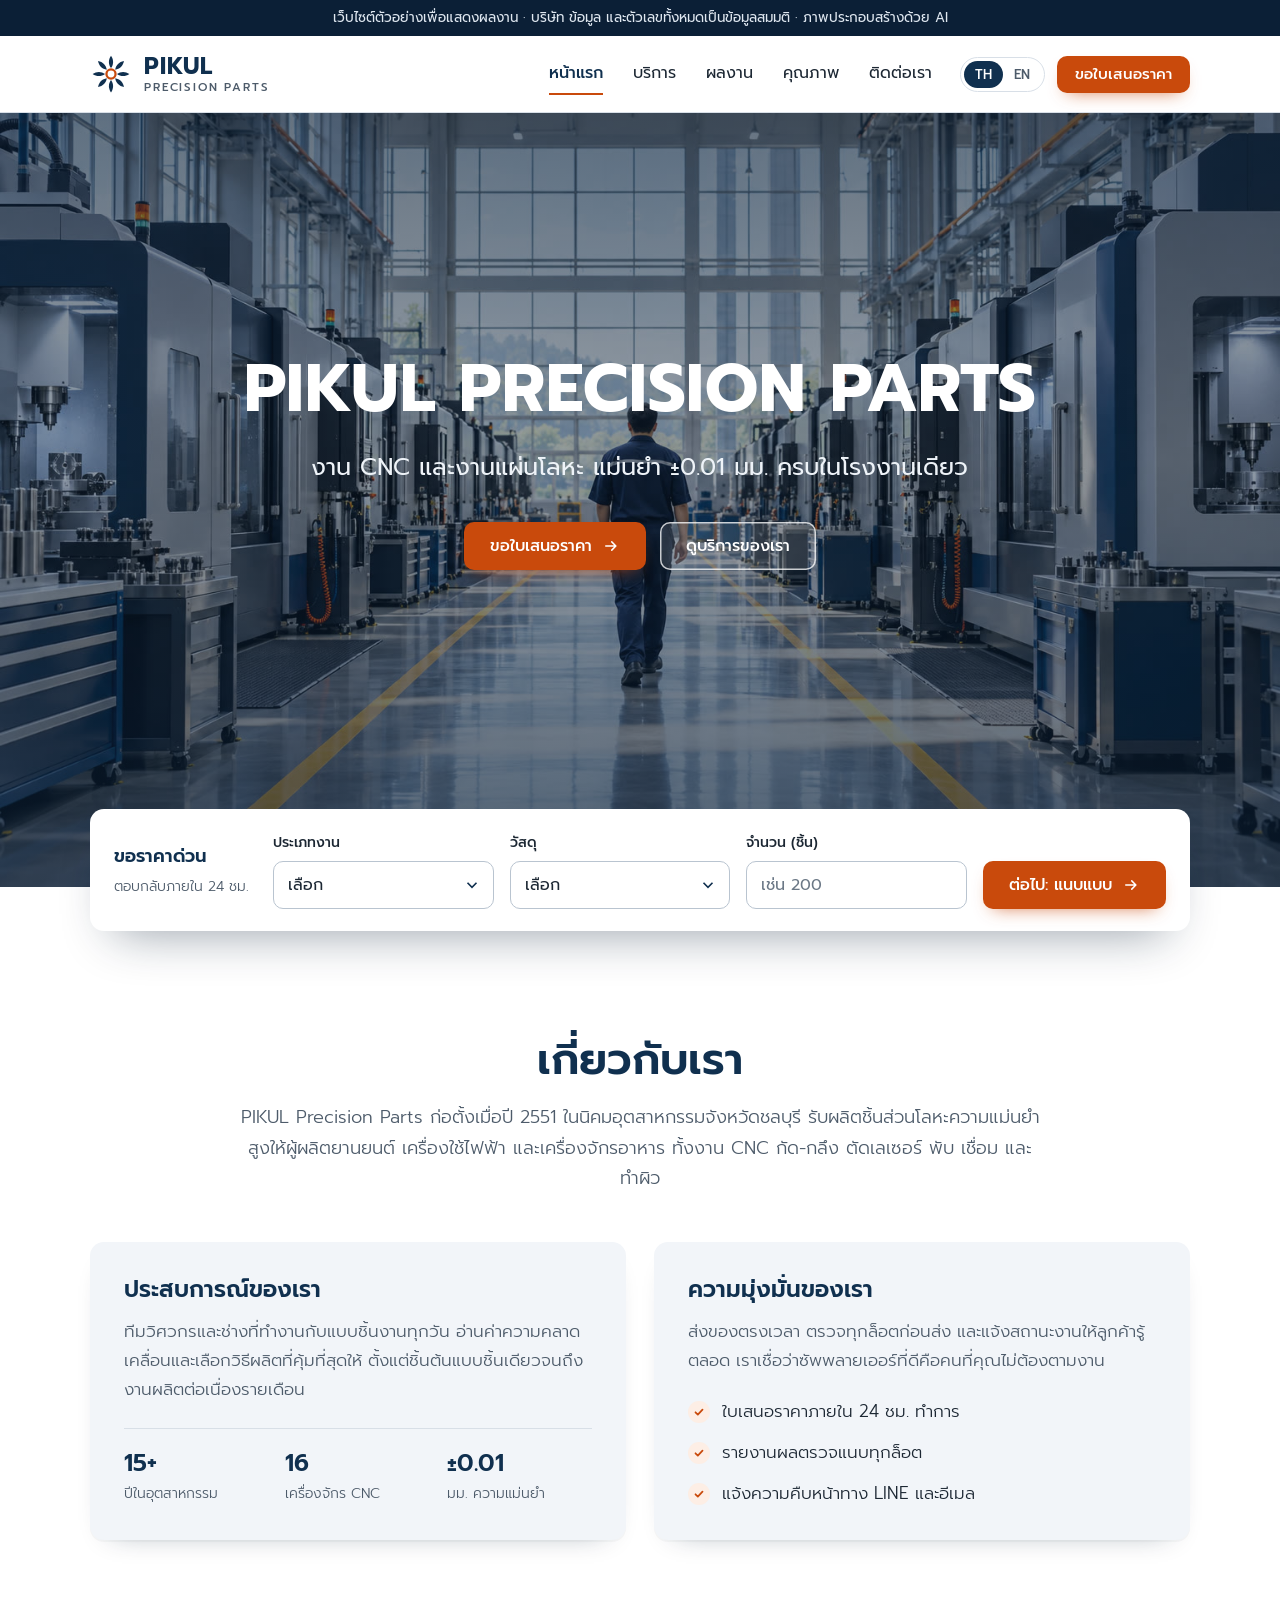
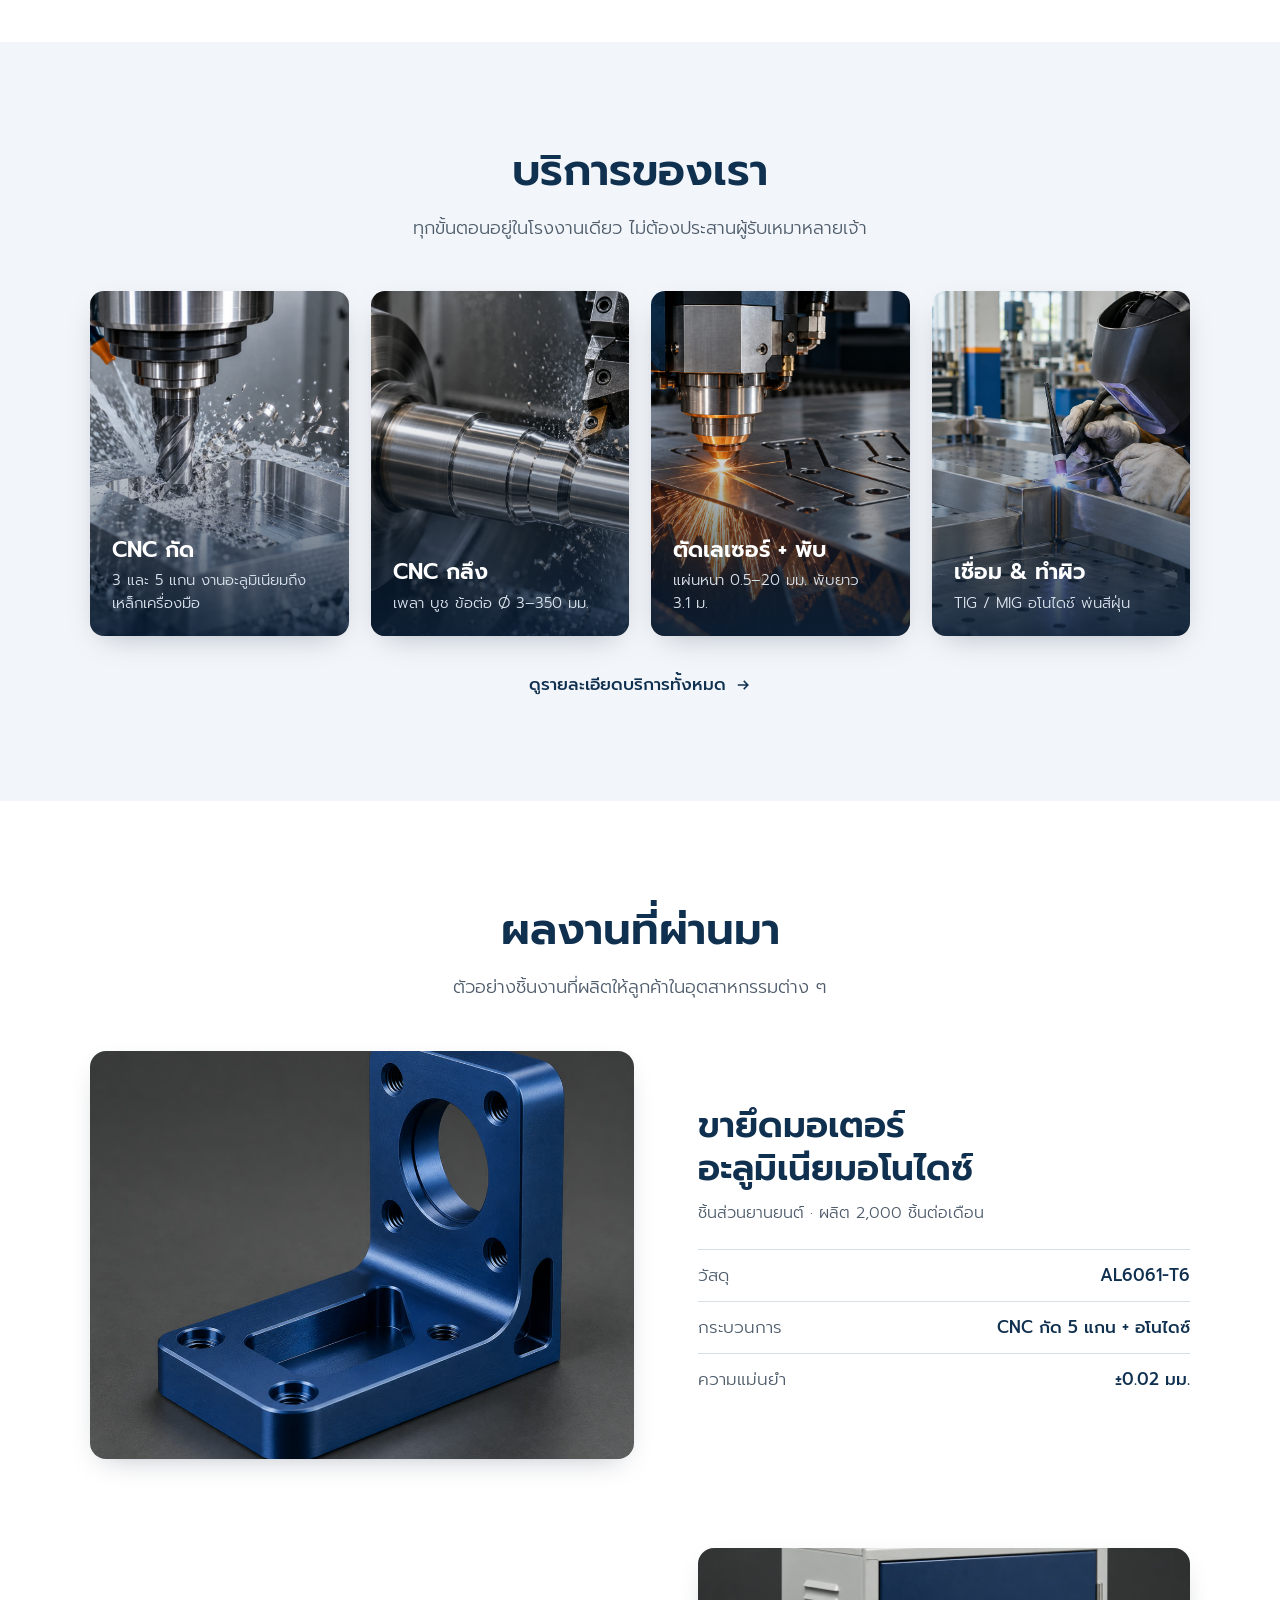
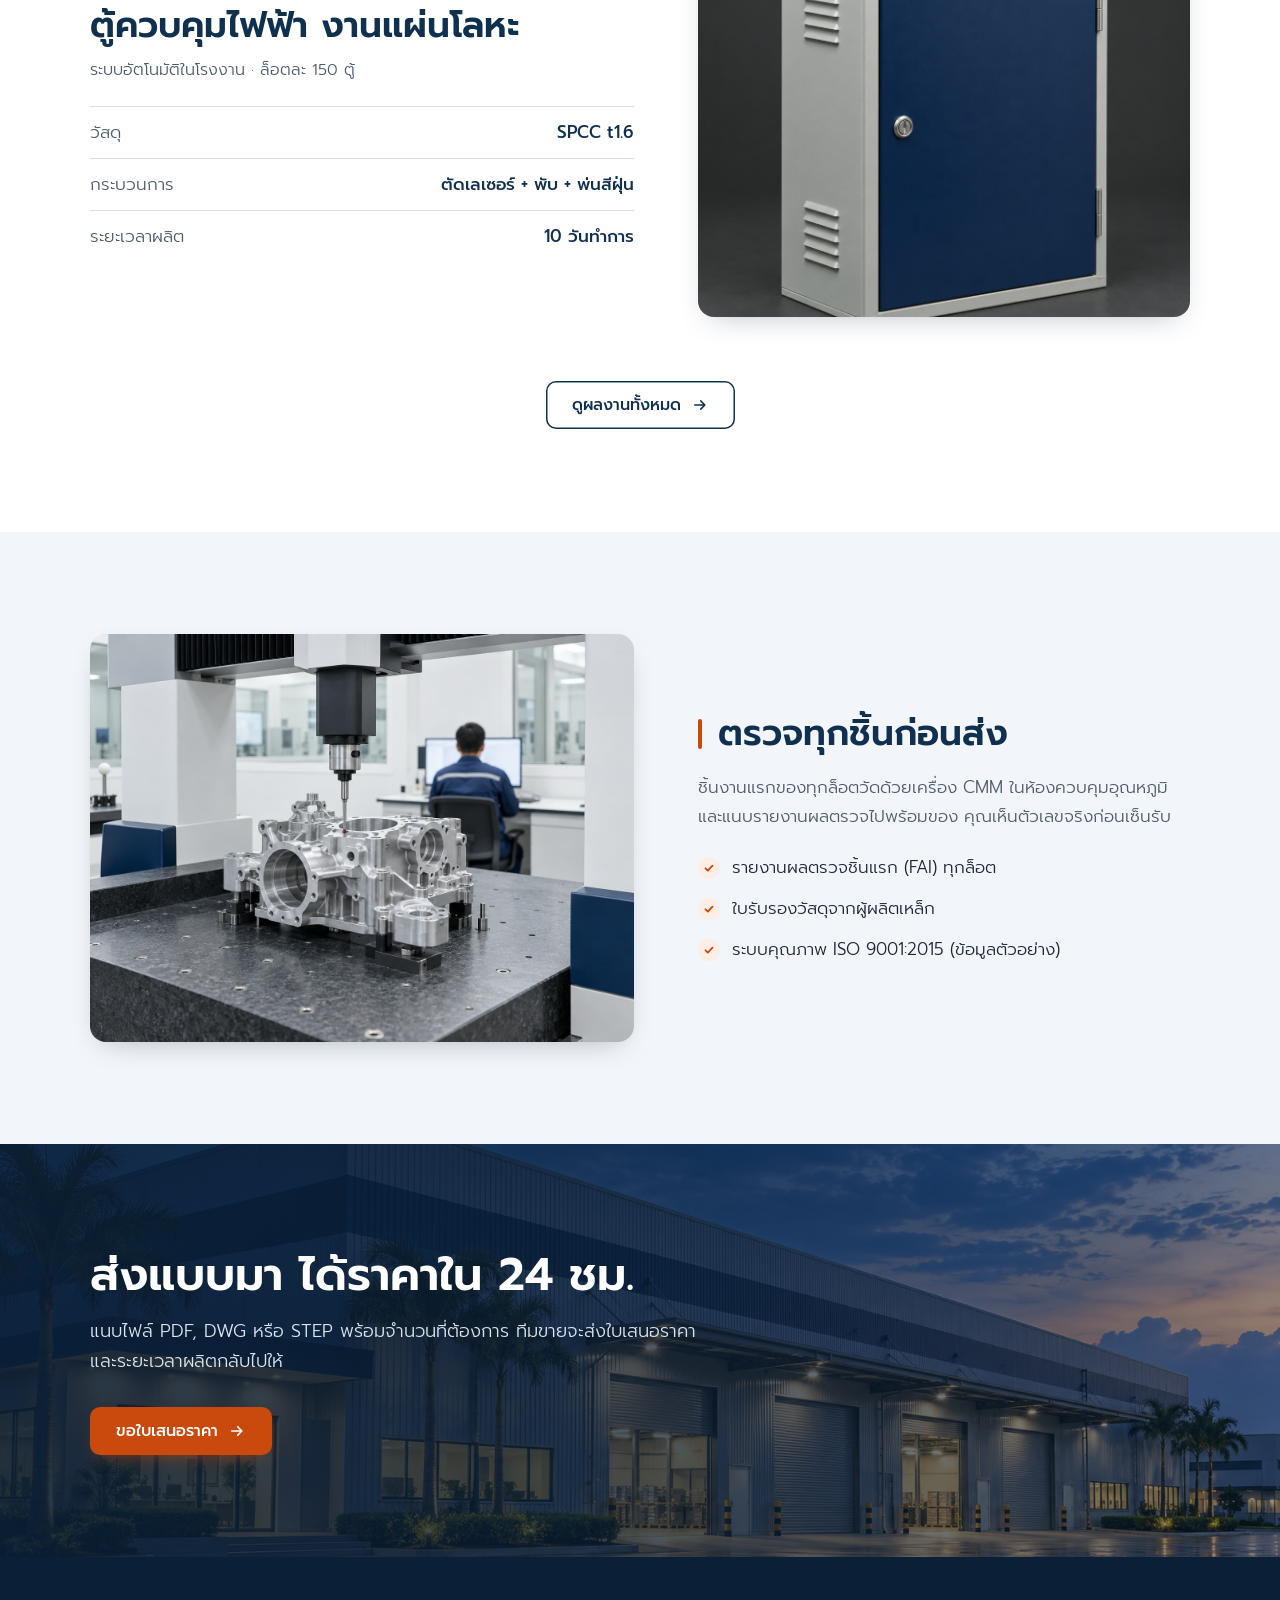
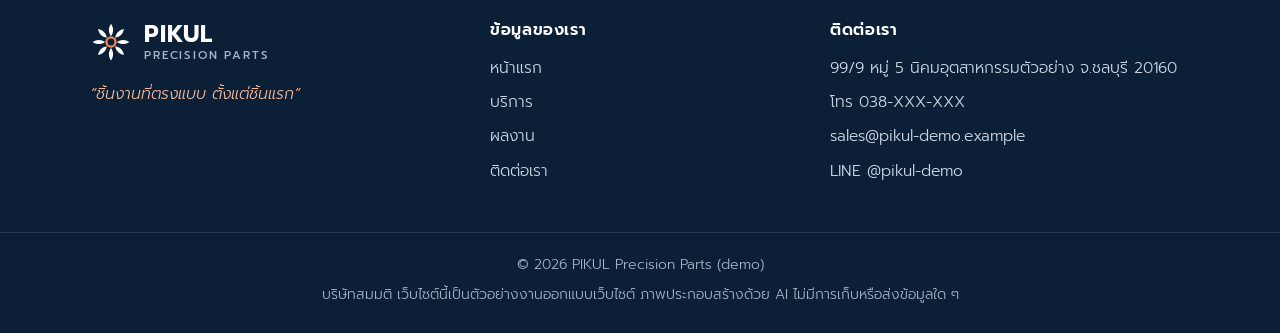
==== commit b8f797c0: "Redesign sample site as a photo-led multi-page corporate website Follows the pattern of a real const" ====
--- a/index.html
+++ b/index.html
@@ -9,352 +9,215 @@
 <link rel="icon" href="assets/favicon.svg" type="image/svg+xml">
 <link rel="preconnect" href="https://fonts.googleapis.com">
 <link rel="preconnect" href="https://fonts.gstatic.com" crossorigin>
-<link href="https://fonts.googleapis.com/css2?family=Bai+Jamjuree:wght@400;500;600&family=Chakra+Petch:wght@500;600;700&display=swap" rel="stylesheet">
+<link href="https://fonts.googleapis.com/css2?family=Prompt:wght@300;400;500;600;700&display=swap" rel="stylesheet">
 <link rel="stylesheet" href="styles.css">
+<script>document.documentElement.classList.add("js")</script>
 </head>
-<body>
-<a class="skip" href="#rfq" data-i18n="skip">ข้ามไปที่ฟอร์มขอราคา</a>
-
-<div class="notice" role="note">
-  <span data-i18n="notice">เว็บไซต์ตัวอย่างเพื่อแสดงผลงาน · บริษัท สินค้า และตัวเลขทั้งหมดเป็นข้อมูลสมมติ</span>
-</div>
-
-<div class="sheet">
-  <div class="ruler ruler-x" aria-hidden="true"></div>
-  <div class="ruler ruler-y" aria-hidden="true"></div>
-
-  <header class="top">
-    <a class="brand" href="#" aria-label="PIKUL Precision Parts">
-      <svg class="mark" viewBox="0 0 48 48" aria-hidden="true">
-        <path d="M24 4l6.5 6.5h9v9L46 24l-6.5 6.5v9h-9L24 46l-6.5-6.5h-9v-9L2 24l6.5-6.5v-9h9z" />
-        <circle cx="24" cy="24" r="7" />
-        <circle cx="24" cy="11.5" r="2.2" /><circle cx="36.5" cy="24" r="2.2" /><circle cx="24" cy="36.5" r="2.2" /><circle cx="11.5" cy="24" r="2.2" />
-      </svg>
+<body data-page="home">
+<a class="skip" href="#main" data-i18n="skip">ข้ามไปเนื้อหาหลัก</a>
+<div class="notice" role="note" data-i18n="notice">เว็บไซต์ตัวอย่างเพื่อแสดงผลงาน · บริษัท ข้อมูล และตัวเลขทั้งหมดเป็นข้อมูลสมมติ · ภาพประกอบสร้างด้วย AI</div>
+
+<header class="site-header">
+  <div class="wrap">
+    <a class="brand" href="index.html" aria-label="PIKUL Precision Parts">
+      <svg viewBox="0 0 48 48" aria-hidden="true"><g fill="#10304f"><path d="M24 3c3.2 4.6 3.2 9.8 0 14.2C20.8 12.8 20.8 7.6 24 3z"/><path d="M24 45c-3.2-4.6-3.2-9.8 0-14.2 3.2 4.4 3.2 9.6 0 14.2z"/><path d="M3 24c4.6-3.2 9.8-3.2 14.2 0-4.4 3.2-9.6 3.2-14.2 0z"/><path d="M45 24c-4.6 3.2-9.8 3.2-14.2 0 4.4-3.2 9.6-3.2 14.2 0z"/><path d="M9.2 9.2c5.5 1 9.2 4.7 10 10-5.3-.8-9-4.5-10-10z"/><path d="M38.8 38.8c-5.5-1-9.2-4.7-10-10 5.3.8 9 4.5 10 10z"/><path d="M38.8 9.2c-1 5.5-4.7 9.2-10 10 .8-5.3 4.5-9 10-10z"/><path d="M9.2 38.8c1-5.5 4.7-9.2 10-10-.8 5.3-4.5 9-10 10z"/></g><circle cx="24" cy="24" r="5.2" fill="none" stroke="#c94a0c" stroke-width="2.6"/></svg>
       <span class="word">PIKUL<small>PRECISION PARTS</small></span>
     </a>
-    <nav class="nav" aria-label="เมนูหลัก">
-      <a href="#make"><i class="pn">P-01</i><span data-i18n="nav.make">งานที่รับ</span></a>
-      <a href="#machines"><i class="pn">P-02</i><span data-i18n="nav.machines">เครื่องจักร</span></a>
-      <a href="#quality"><i class="pn">P-03</i><span data-i18n="nav.quality">คุณภาพ</span></a>
-      <a href="#process"><i class="pn">P-04</i><span data-i18n="nav.process">ขั้นตอน</span></a>
-      <a href="#contact"><i class="pn">P-05</i><span data-i18n="nav.contact">ติดต่อ</span></a>
+    <nav class="nav" id="nav" aria-label="เมนูหลัก">
+      <a href="index.html" aria-current="page" data-i18n="nav.home">หน้าแรก</a>
+      <a href="services.html" data-i18n="nav.services">บริการ</a>
+      <a href="works.html" data-i18n="nav.works">ผลงาน</a>
+      <a href="index.html#quality" data-i18n="nav.quality">คุณภาพ</a>
+      <a href="contact.html" data-i18n="nav.contact">ติดต่อเรา</a>
     </nav>
-    <div class="top-actions">
-      <div class="lang" role="group" aria-label="ภาษา / Language">
-        <button type="button" data-lang="th" aria-pressed="true">TH</button>
-        <button type="button" data-lang="en" aria-pressed="false">EN</button>
-      </div>
-      <a class="btn btn-cut" href="#rfq" data-i18n="cta.quote">ขอใบเสนอราคา</a>
-    </div>
-  </header>
-
-  <main>
-    <!-- Hero: headline + the RFQ bracket -->
-    <section class="hero" aria-labelledby="hero-title">
-      <div class="hero-copy">
-        <h1 id="hero-title"><span data-i18n="hero.l1">ส่งแบบมา</span><br><span data-i18n="hero.l2">ได้ราคาใน 24 ชม.</span></h1>
-        <p class="en-line" lang="en">SEND THE DRAWING · QUOTE WITHIN 24 HOURS</p>
-        <p class="lead" data-i18n="hero.lead">รับงาน CNC กัด-กลึง และงานแผ่นโลหะ ตัด พับ เชื่อม ตั้งแต่ชิ้นต้นแบบ 1 ชิ้นจนถึงผลิต 10,000 ชิ้น ครบในโรงงานเดียว</p>
-
-        <div class="dims" aria-label="ความสามารถหลัก">
-          <div class="part dim-washer" data-shape="round" data-holes="">
-            <svg class="drawing" viewBox="0 0 120 120" aria-hidden="true">
-              <circle cx="60" cy="60" r="44" /><circle cx="60" cy="60" r="16" />
-              <path class="dimline" d="M16 112h88M16 106v12M104 106v12" />
-            </svg>
-            <div class="dim-text">
-              <strong>±0.01 <span>มม.</span></strong>
-              <span data-i18n="dim.tol">ความละเอียดงานกลึงและกัด</span>
-            </div>
+    <div class="head-actions">
+      <div class="lang" role="group" aria-label="ภาษา / Language"><button type="button" data-lang="th" aria-pressed="true">TH</button><button type="button" data-lang="en" aria-pressed="false">EN</button></div>
+      <a class="btn btn-primary btn-sm" href="contact.html#rfq" data-i18n="cta.quote">ขอใบเสนอราคา</a>
+      <button class="menu-btn" type="button" aria-controls="nav" aria-expanded="false" aria-label="เปิดเมนู"><svg viewBox="0 0 24 24" fill="none" stroke="currentColor" stroke-width="2" stroke-linecap="round"><path d="M4 7h16M4 12h16M4 17h16"/></svg></button>
+    </div>
+  </div>
+</header>
+
+<main id="main">
+  <section class="hero" aria-labelledby="hero-title">
+    <img src="assets/img/hero-factory.jpg" alt="" width="1536" height="1024" fetchpriority="high">
+    <div class="hero-inner">
+      <h1 id="hero-title">PIKUL PRECISION PARTS</h1>
+      <p class="tagline" data-i18n="hero.tagline">งาน CNC และงานแผ่นโลหะ แม่นยำ ±0.01 มม. ครบในโรงงานเดียว</p>
+      <div class="actions">
+        <a class="btn btn-primary" href="contact.html#rfq"><span data-i18n="cta.quote">ขอใบเสนอราคา</span><svg viewBox="0 0 24 24"><path d="M5 12h13M13 6.5 18.5 12 13 17.5"/></svg></a>
+        <a class="btn btn-light" href="services.html" data-i18n="cta.services">ดูบริการของเรา</a>
+      </div>
+    </div>
+  </section>
+
+  <div class="quick wrap">
+    <form action="contact.html" method="get" aria-label="ขอราคาด่วน">
+      <div class="q-title"><b data-i18n="quick.title">ขอราคาด่วน</b><span data-i18n="quick.sub">ตอบกลับภายใน 24 ชม.</span></div>
+      <div class="field">
+        <label for="q-process" data-i18n="f.process">ประเภทงาน</label>
+        <select id="q-process" name="process">
+          <option value="" data-i18n="f.choose">เลือก</option>
+          <option value="mill" data-i18n="opt.mill">CNC กัด</option>
+          <option value="turn" data-i18n="opt.turn">CNC กลึง</option>
+          <option value="sheet" data-i18n="opt.sheet">ตัดเลเซอร์ + พับ</option>
+          <option value="weld" data-i18n="opt.weld">เชื่อม / ประกอบ</option>
+        </select>
+      </div>
+      <div class="field">
+        <label for="q-material" data-i18n="f.material">วัสดุ</label>
+        <select id="q-material" name="material">
+          <option value="" data-i18n="f.choose">เลือก</option>
+          <option>SUS304</option><option>SS400</option><option>AL6061-T6</option><option>AL5052</option><option>C3604</option><option>POM</option>
+        </select>
+      </div>
+      <div class="field">
+        <label for="q-qty" data-i18n="f.qty">จำนวน (ชิ้น)</label>
+        <input id="q-qty" name="qty" type="number" min="1" inputmode="numeric" placeholder="เช่น 200" data-i18n-placeholder="f.qtyPh">
+      </div>
+      <button class="btn btn-primary" type="submit"><span data-i18n="quick.next">ต่อไป: แนบแบบ</span><svg viewBox="0 0 24 24"><path d="M5 12h13M13 6.5 18.5 12 13 17.5"/></svg></button>
+    </form>
+  </div>
+
+  <section class="section" aria-labelledby="about-title">
+    <div class="wrap">
+      <div class="section-head reveal">
+        <h2 id="about-title" data-i18n="about.title">เกี่ยวกับเรา</h2>
+        <p data-i18n="about.lead">PIKUL Precision Parts ก่อตั้งเมื่อปี 2551 ในนิคมอุตสาหกรรมจังหวัดชลบุรี รับผลิตชิ้นส่วนโลหะความแม่นยำสูงให้ผู้ผลิตยานยนต์ เครื่องใช้ไฟฟ้า และเครื่องจักรอาหาร ทั้งงาน CNC กัด-กลึง ตัดเลเซอร์ พับ เชื่อม และทำผิว</p>
+      </div>
+      <div class="about-cards">
+        <article class="card reveal">
+          <h3 data-i18n="about.expTitle">ประสบการณ์ของเรา</h3>
+          <p data-i18n="about.exp">ทีมวิศวกรและช่างที่ทำงานกับแบบชิ้นงานทุกวัน อ่านค่าความคลาดเคลื่อนและเลือกวิธีผลิตที่คุ้มที่สุดให้ ตั้งแต่ชิ้นต้นแบบชิ้นเดียวจนถึงงานผลิตต่อเนื่องรายเดือน</p>
+          <div class="facts">
+            <div><b>15+</b><span data-i18n="fact.years">ปีในอุตสาหกรรม</span></div>
+            <div><b>16</b><span data-i18n="fact.machines">เครื่องจักร CNC</span></div>
+            <div><b>±0.01</b><span data-i18n="fact.tol">มม. ความแม่นยำ</span></div>
           </div>
-          <div class="part dim-slot" data-chamfer="10" data-holes="l,r">
-            <div class="dim-text">
-              <strong>1–10,000 <span data-i18n="unit.pcs">ชิ้น</span></strong>
-              <span data-i18n="dim.qty">ต่อล็อต ต้นแบบถึงผลิตจริง</span>
-            </div>
-          </div>
+        </article>
+        <article class="card reveal">
+          <h3 data-i18n="about.comTitle">ความมุ่งมั่นของเรา</h3>
+          <p data-i18n="about.com">ส่งของตรงเวลา ตรวจทุกล็อตก่อนส่ง และแจ้งสถานะงานให้ลูกค้ารู้ตลอด เราเชื่อว่าซัพพลายเออร์ที่ดีคือคนที่คุณไม่ต้องตามงาน</p>
+          <ul class="checks">
+            <li data-i18n="about.c1">ใบเสนอราคาภายใน 24 ชม. ทำการ</li>
+            <li data-i18n="about.c2">รายงานผลตรวจแนบทุกล็อต</li>
+            <li data-i18n="about.c3">แจ้งความคืบหน้าทาง LINE และอีเมล</li>
+          </ul>
+        </article>
+      </div>
+    </div>
+  </section>
+
+  <section class="section tint" aria-labelledby="svc-title">
+    <div class="wrap">
+      <div class="section-head reveal">
+        <h2 id="svc-title" data-i18n="svc.title">บริการของเรา</h2>
+        <p data-i18n="svc.lead">ทุกขั้นตอนอยู่ในโรงงานเดียว ไม่ต้องประสานผู้รับเหมาหลายเจ้า</p>
+      </div>
+      <div class="tiles">
+        <a class="tile reveal" href="services.html#mill"><img src="assets/img/svc-milling.jpg" alt="" loading="lazy" width="1536" height="1024"><div class="tile-body"><h3 data-i18n="svc.mill">CNC กัด</h3><p data-i18n="svc.millD">3 และ 5 แกน งานอะลูมิเนียมถึงเหล็กเครื่องมือ</p></div></a>
+        <a class="tile reveal" href="services.html#turn"><img src="assets/img/svc-turning.jpg" alt="" loading="lazy" width="1536" height="1024"><div class="tile-body"><h3 data-i18n="svc.turn">CNC กลึง</h3><p data-i18n="svc.turnD">เพลา บูช ข้อต่อ Ø 3–350 มม.</p></div></a>
+        <a class="tile reveal" href="services.html#sheet"><img src="assets/img/svc-laser.jpg" alt="" loading="lazy" width="1536" height="1024"><div class="tile-body"><h3 data-i18n="svc.sheet">ตัดเลเซอร์ + พับ</h3><p data-i18n="svc.sheetD">แผ่นหนา 0.5–20 มม. พับยาว 3.1 ม.</p></div></a>
+        <a class="tile reveal" href="services.html#weld"><img src="assets/img/svc-welding.jpg" alt="" loading="lazy" width="1536" height="1024"><div class="tile-body"><h3 data-i18n="svc.weld">เชื่อม & ทำผิว</h3><p data-i18n="svc.weldD">TIG / MIG อโนไดซ์ พ่นสีฝุ่น</p></div></a>
+      </div>
+      <div class="center"><a class="more-link" href="services.html"><span data-i18n="svc.more">ดูรายละเอียดบริการทั้งหมด</span><svg viewBox="0 0 24 24"><path d="M5 12h13M13 6.5 18.5 12 13 17.5"/></svg></a></div>
+    </div>
+  </section>
+
+  <section class="section" aria-labelledby="works-title">
+    <div class="wrap">
+      <div class="section-head reveal">
+        <h2 id="works-title" data-i18n="works.title">ผลงานที่ผ่านมา</h2>
+        <p data-i18n="works.lead">ตัวอย่างชิ้นงานที่ผลิตให้ลูกค้าในอุตสาหกรรมต่าง ๆ</p>
+      </div>
+      <article class="split reveal">
+        <div class="split-media"><img src="assets/img/work-bracket.jpg" alt="ขายึดอะลูมิเนียมอโนไดซ์สีน้ำเงิน" data-i18n-alt="w1.alt" loading="lazy" width="1024" height="1024"></div>
+        <div>
+          <h3 data-i18n="w1.title">ขายึดมอเตอร์ อะลูมิเนียมอโนไดซ์</h3>
+          <p class="meta" data-i18n="w1.meta">ชิ้นส่วนยานยนต์ · ผลิต 2,000 ชิ้นต่อเดือน</p>
+          <dl class="spec">
+            <div><dt data-i18n="spec.material">วัสดุ</dt><dd>AL6061-T6</dd></div>
+            <div><dt data-i18n="spec.process">กระบวนการ</dt><dd data-i18n="w1.proc">CNC กัด 5 แกน + อโนไดซ์</dd></div>
+            <div><dt data-i18n="spec.tol">ความแม่นยำ</dt><dd>±0.02 <span data-i18n="unit.mm">มม.</span></dd></div>
+          </dl>
         </div>
-      </div>
-
-      <form class="part rfq" id="rfq" data-chamfer="28" data-notch="1" data-holes="tl,br" novalidate aria-labelledby="rfq-title">
-        <span class="film" aria-hidden="true"><span>PROTECTIVE FILM · PEEL AFTER FIT</span></span>
-        <div class="tag" aria-hidden="true">RFQ · SUS304 t3.0</div>
-        <h2 id="rfq-title" data-i18n="rfq.title">ขอใบเสนอราคา</h2>
-        <p class="rfq-sub" data-i18n="rfq.sub">แนบแบบ ระบุวัสดุและจำนวน ทีมขายตอบกลับภายใน 24 ชม. ทำการ</p>
-
-        <label class="drop" for="file">
-          <input id="file" name="file" type="file" accept=".pdf,.dwg,.dxf,.step,.stp,.igs,.iges,.png,.jpg" required>
-          <svg viewBox="0 0 24 24" aria-hidden="true"><path d="M12 15V4M7.5 8.5 12 4l4.5 4.5M4 15v4h16v-4" /></svg>
-          <span class="drop-main" data-i18n="rfq.drop">ลากไฟล์แบบมาวาง หรือคลิกเพื่อเลือก</span>
-          <span class="drop-hint" data-i18n="rfq.dropHint">PDF, DWG, DXF, STEP, IGES · ไม่เกิน 20 MB</span>
-          <span class="drop-file" aria-live="polite"></span>
-        </label>
-
-        <div class="row">
-          <div class="field">
-            <label for="process" data-i18n="rfq.process">ประเภทงาน</label>
-            <select id="process" name="process" required>
-              <option value="" data-i18n="rfq.choose">เลือก</option>
-              <option data-i18n="opt.mill">CNC กัด (Milling)</option>
-              <option data-i18n="opt.turn">CNC กลึง (Turning)</option>
-              <option data-i18n="opt.sheet">ตัดเลเซอร์ + พับ</option>
-              <option data-i18n="opt.weld">เชื่อม / ประกอบ</option>
-              <option data-i18n="opt.unsure">ยังไม่แน่ใจ ให้ช่วยแนะนำ</option>
-            </select>
-          </div>
-          <div class="field">
-            <label for="material" data-i18n="rfq.material">วัสดุ</label>
-            <select id="material" name="material" required>
-              <option value="" data-i18n="rfq.choose">เลือก</option>
-              <option>SUS304</option><option>SS400</option><option>AL6061-T6</option><option>AL5052</option>
-              <option>C3604 (ทองเหลือง)</option><option>POM</option>
-              <option data-i18n="opt.other">อื่น ๆ (ระบุในหมายเหตุ)</option>
-            </select>
-          </div>
+      </article>
+      <article class="split reverse reveal">
+        <div class="split-media"><img src="assets/img/work-enclosure.jpg" alt="ตู้ควบคุมงานแผ่นโลหะพ่นสีฝุ่น" data-i18n-alt="w2.alt" loading="lazy" width="1024" height="1024"></div>
+        <div>
+          <h3 data-i18n="w2.title">ตู้ควบคุมไฟฟ้า งานแผ่นโลหะ</h3>
+          <p class="meta" data-i18n="w2.meta">ระบบอัตโนมัติในโรงงาน · ล็อตละ 150 ตู้</p>
+          <dl class="spec">
+            <div><dt data-i18n="spec.material">วัสดุ</dt><dd>SPCC t1.6</dd></div>
+            <div><dt data-i18n="spec.process">กระบวนการ</dt><dd data-i18n="w2.proc">ตัดเลเซอร์ + พับ + พ่นสีฝุ่น</dd></div>
+            <div><dt data-i18n="spec.lead">ระยะเวลาผลิต</dt><dd data-i18n="w2.lead">10 วันทำการ</dd></div>
+          </dl>
         </div>
-        <div class="row">
-          <div class="field">
-            <label for="qty" data-i18n="rfq.qty">จำนวน (ชิ้น)</label>
-            <input id="qty" name="qty" type="number" inputmode="numeric" min="1" max="100000" placeholder="เช่น 200" data-i18n-placeholder="rfq.qtyPh" required>
-          </div>
-          <div class="field">
-            <label for="contact" data-i18n="rfq.contact">อีเมล หรือ LINE ID</label>
-            <input id="contact" name="contact" type="text" autocomplete="email" placeholder="name@company.co.th" required>
-          </div>
+      </article>
+      <div class="center works-exit"><a class="btn btn-outline" href="works.html"><span data-i18n="works.all">ดูผลงานทั้งหมด</span><svg viewBox="0 0 24 24"><path d="M5 12h13M13 6.5 18.5 12 13 17.5"/></svg></a></div>
+    </div>
+  </section>
+
+  <section class="section tint" id="quality" aria-labelledby="q-title">
+    <div class="wrap">
+      <div class="split reveal">
+        <div class="split-media"><img src="assets/img/qc-cmm.jpg" alt="เครื่องวัด 3 มิติ CMM กำลังตรวจชิ้นงาน" data-i18n-alt="q.alt" loading="lazy" width="1536" height="1024"></div>
+        <div>
+          <h2 class="accent-title" id="q-title" data-i18n="q.title">ตรวจทุกชิ้นก่อนส่ง</h2>
+          <p class="body" data-i18n="q.body">ชิ้นงานแรกของทุกล็อตวัดด้วยเครื่อง CMM ในห้องควบคุมอุณหภูมิ และแนบรายงานผลตรวจไปพร้อมของ คุณเห็นตัวเลขจริงก่อนเซ็นรับ</p>
+          <ul class="checks">
+            <li data-i18n="q.c1">รายงานผลตรวจชิ้นแรก (FAI) ทุกล็อต</li>
+            <li data-i18n="q.c2">ใบรับรองวัสดุจากผู้ผลิตเหล็ก</li>
+            <li data-i18n="q.c3">ระบบคุณภาพ ISO 9001:2015 (ข้อมูลตัวอย่าง)</li>
+          </ul>
         </div>
-        <button class="btn btn-cut btn-block" type="submit">
-          <span data-i18n="rfq.submit">ส่งแบบขอราคา</span>
-          <svg viewBox="0 0 24 24" aria-hidden="true"><path d="M5 12h13M13 6.5 18.5 12 13 17.5" /></svg>
-        </button>
-        <p class="form-error" role="alert" aria-live="assertive"></p>
-        <p class="privacy" data-i18n="rfq.privacy">เว็บไซต์ตัวอย่าง: ฟอร์มนี้ตรวจข้อมูลได้จริง แต่ไม่ส่งข้อมูลออกไปที่ใด</p>
-
-        <div class="rfq-done" hidden>
-          <svg viewBox="0 0 24 24" aria-hidden="true"><path d="M5 12.5l4.5 4.5L19 7.5" /></svg>
-          <h3 data-i18n="done.title">ได้รับแบบแล้ว</h3>
-          <p data-i18n="done.body">เลขที่คำขอ <b class="rfq-no">RFQ-0000</b> ทีมขายจะส่งใบเสนอราคาภายใน 24 ชม. ทำการ (ตัวอย่าง ไม่มีการส่งข้อมูลจริง)</p>
-          <button type="button" class="btn btn-ghost" data-i18n="done.again">ส่งแบบอีกชิ้น</button>
-        </div>
-      </form>
-    </section>
-
-    <!-- What we make -->
-    <section class="section make" id="make" aria-labelledby="make-title">
-      <div class="section-head">
-        <h2 id="make-title" data-i18n="make.title">งานที่เรารับผลิต</h2>
-        <p class="en-line" lang="en">WHAT WE MAKE</p>
-      </div>
-      <div class="nest">
-        <article class="part cap cap-mill" data-chamfer="22" data-holes="tr,bl">
-          <span class="pnum" aria-hidden="true">P-0101 · AL6061 t40</span>
-          <svg class="drawing" viewBox="0 0 220 140" aria-hidden="true">
-            <path d="M20 60l90-40 90 40-90 40z" /><path d="M20 60v40l90 40 90-40V60" /><path d="M110 100v40" />
-            <path d="M70 58l40-18 40 18-40 18z" class="pocket" /><circle cx="160" cy="62" r="6" class="pocket" />
-          </svg>
-          <h3 data-i18n="cap.mill">CNC กัด</h3>
-          <p class="en-line" lang="en">MILLING · 3 / 5 AXIS</p>
-          <dl>
-            <div><dt data-i18n="spec.size">ขนาดสูงสุด</dt><dd>1,270 × 508 × 635 <span data-i18n="unit.mm">มม.</span></dd></div>
-            <div><dt data-i18n="spec.tol">ความละเอียด</dt><dd>±0.01 <span data-i18n="unit.mm">มม.</span></dd></div>
-            <div><dt data-i18n="spec.axis">แกน</dt><dd data-i18n="spec.axisVal">3 แกน และ 5 แกน</dd></div>
-          </dl>
-        </article>
-        <article class="part cap cap-turn" data-shape="round" data-holes="">
-          <span class="pnum" aria-hidden="true">P-0102 · SUS304 Ø60</span>
-          <svg class="drawing" viewBox="0 0 220 140" aria-hidden="true">
-            <path d="M20 55h40v30H20zM60 40h90v60H60zM150 50h50v40h-50z" /><path d="M14 70h192" class="center" />
-            <path d="M60 40l-6 6v48l6 6M150 50l6-6" />
-          </svg>
-          <h3 data-i18n="cap.turn">CNC กลึง</h3>
-          <p class="en-line" lang="en">TURNING · MILL-TURN</p>
-          <dl>
-            <div><dt data-i18n="spec.dia">เส้นผ่านศูนย์กลาง</dt><dd>Ø 3–350 <span data-i18n="unit.mm">มม.</span></dd></div>
-            <div><dt data-i18n="spec.len">ยาวสูงสุด</dt><dd>600 <span data-i18n="unit.mm">มม.</span></dd></div>
-          </dl>
-        </article>
-        <article class="part cap cap-sheet" data-chamfer="16" data-notch="1" data-holes="tl,tr">
-          <span class="pnum" aria-hidden="true">P-0103 · SPCC t2.0</span>
-          <svg class="drawing" viewBox="0 0 220 140" aria-hidden="true">
-            <path d="M30 100l60-30h100l-60 30z" /><path d="M90 70V25h100v45" /><path d="M30 100v8l60-30h100" />
-            <circle cx="140" cy="45" r="7" class="pocket" /><path d="M110 40h10M160 40h10" class="pocket" />
-          </svg>
-          <h3 data-i18n="cap.sheet">ตัดเลเซอร์ + พับ</h3>
-          <p class="en-line" lang="en">FIBER LASER · PRESS BRAKE</p>
-          <dl>
-            <div><dt data-i18n="spec.thk">ความหนา</dt><dd>0.5–20 <span data-i18n="unit.mm">มม.</span></dd></div>
-            <div><dt data-i18n="spec.table">โต๊ะตัด</dt><dd>3,000 × 1,500 <span data-i18n="unit.mm">มม.</span></dd></div>
-            <div><dt data-i18n="spec.bend">ความยาวพับ</dt><dd>3,100 <span data-i18n="unit.mm">มม.</span></dd></div>
-          </dl>
-        </article>
-        <article class="part cap cap-weld" data-chamfer="22" data-holes="tl,br">
-          <span class="pnum" aria-hidden="true">P-0104 · SS400 t6.0</span>
-          <svg class="drawing" viewBox="0 0 220 140" aria-hidden="true">
-            <path d="M30 110V40h160v70" /><path d="M30 40l20-15h160l-20 15M210 25v70l-20 15" /><path d="M30 75h160" />
-            <path d="M58 75l6-4 6 4 6-4 6 4 6-4 6 4" class="bead" />
-          </svg>
-          <h3 data-i18n="cap.weld">เชื่อม & ทำผิว</h3>
-          <p class="en-line" lang="en">TIG / MIG · FINISHING</p>
-          <dl>
-            <div><dt data-i18n="spec.weld">งานเชื่อม</dt><dd>TIG, MIG, Spot</dd></div>
-            <div><dt data-i18n="spec.finish">ทำผิว</dt><dd data-i18n="spec.finishVal">อโนไดซ์ ชุบซิงค์ พ่นสีฝุ่น ขัดเงา</dd></div>
-          </dl>
-        </article>
-      </div>
-
-      <div class="materials" aria-label="วัสดุที่ใช้บ่อย">
-        <span class="mat-label" data-i18n="mat.label">วัสดุที่ใช้บ่อย</span>
-        <ul>
-          <li><i style="--c:#cfd5da"></i>SUS304 / 316</li>
-          <li><i style="--c:#8f969c"></i>SS400 / S45C</li>
-          <li><i style="--c:#dfe3e6"></i>AL6061 / 5052</li>
-          <li><i style="--c:#c9a74e"></i>C3604</li>
-          <li><i style="--c:#b8733f"></i>C1100</li>
-          <li><i style="--c:#f2f0ea"></i>POM / PE</li>
-          <li><i style="--c:#c8a77a"></i>PEEK</li>
-        </ul>
-      </div>
-    </section>
-
-    <!-- Machine list as a nest report -->
-    <section class="section machines" id="machines" aria-labelledby="mach-title">
-      <div class="section-head">
-        <h2 id="mach-title" data-i18n="mach.title">เครื่องจักรในโรงงาน</h2>
-        <p class="en-line" lang="en">MACHINE LIST</p>
-      </div>
-      <div class="part report" data-chamfer="18" data-holes="tl,tr,bl,br">
-        <div class="report-head" aria-hidden="true">
-          <span>NEST REPORT · PLANT 1</span><span>SHEET 3000 × 1500</span><span>REV C</span>
-        </div>
-        <div class="table-wrap">
-          <table>
-            <thead>
-              <tr><th scope="col" data-i18n="t.machine">เครื่องจักร</th><th scope="col" data-i18n="t.model">รุ่น</th><th scope="col" class="num" data-i18n="t.qty">จำนวน</th><th scope="col" data-i18n="t.range">ระยะทำงาน</th></tr>
-            </thead>
-            <tbody>
-              <tr><td data-i18n="m.mc5">Machining Center 5 แกน</td><td>DMG MORI DMU 50</td><td class="num">2</td><td>650 × 520 × 475</td></tr>
-              <tr><td data-i18n="m.mc3">Machining Center 3 แกน</td><td>Haas VF-4</td><td class="num">6</td><td>1,270 × 508 × 635</td></tr>
-              <tr><td data-i18n="m.lathe">CNC Lathe</td><td>Mazak QTN-200</td><td class="num">4</td><td>Ø 350 × 600</td></tr>
-              <tr><td data-i18n="m.laser">Fiber Laser 6 kW</td><td>Bystronic ByStar Fiber</td><td class="num">1</td><td>3,000 × 1,500 · t ≤ 20</td></tr>
-              <tr><td data-i18n="m.brake">Press Brake 130 ตัน</td><td>Amada HG-1303</td><td class="num">2</td><td data-i18n="m.brakeRange">ยาวพับ 3,100</td></tr>
-              <tr><td data-i18n="m.cmm">เครื่องวัด 3 มิติ (CMM)</td><td>Mitutoyo Crysta-Apex S</td><td class="num">1</td><td>700 × 700 × 600</td></tr>
-            </tbody>
-          </table>
-        </div>
-        <p class="report-foot" data-i18n="mach.foot">หน่วย มม. · รายการเครื่องจักรเป็นข้อมูลตัวอย่าง</p>
-      </div>
-    </section>
-
-    <!-- Quality -->
-    <section class="section quality" id="quality" aria-labelledby="q-title">
-      <div class="q-copy">
-        <h2 id="q-title" data-i18n="q.title">ตรวจทุกชิ้นก่อนส่ง</h2>
-        <p class="en-line" lang="en">INSPECTED BEFORE IT SHIPS</p>
-        <p class="lead" data-i18n="q.lead">ชิ้นงานแรกของทุกล็อตวัดด้วย CMM และแนบรายงานผลตรวจไปพร้อมของ คุณเห็นตัวเลขจริงก่อนเซ็นรับ</p>
-        <ul class="checks">
-          <li data-i18n="q.c1">รายงานผลตรวจชิ้นแรก (FAI) ทุกล็อต</li>
-          <li data-i18n="q.c2">ใบรับรองวัสดุ (Mill certificate) จากผู้ผลิตเหล็ก</li>
-          <li data-i18n="q.c3">ระบบคุณภาพ ISO 9001:2015 (ข้อมูลตัวอย่าง)</li>
-        </ul>
-      </div>
-      <div class="part inspect" data-chamfer="20" data-notch="1" data-holes="tr,bl">
-        <div class="inspect-head"><span data-i18n="i.title">รายงานผลตรวจ</span><span>PN 7702-A · LOT 2610</span></div>
-        <div class="table-wrap">
-          <table class="inspect-table">
-            <thead><tr><th scope="col" data-i18n="i.feature">ตำแหน่ง</th><th scope="col" class="num" data-i18n="i.nominal">ค่าในแบบ</th><th scope="col" class="num" data-i18n="i.actual">วัดได้</th><th scope="col" class="num" data-i18n="i.dev">ต่าง</th><th scope="col" data-i18n="i.result">ผล</th></tr></thead>
-            <tbody>
-              <tr><td>A1 · Ø20 H7</td><td class="num">20.000</td><td class="num">20.008</td><td class="num">+0.008</td><td><span class="ok">OK</span></td></tr>
-              <tr><td>A2 · 45 ±0.02</td><td class="num">45.000</td><td class="num">44.991</td><td class="num">−0.009</td><td><span class="ok">OK</span></td></tr>
-              <tr><td>B1 · 120 ±0.05</td><td class="num">120.000</td><td class="num">120.031</td><td class="num">+0.031</td><td><span class="ok">OK</span></td></tr>
-              <tr><td><span class="feat">C1 · <svg class="gdt" viewBox="0 0 16 16" role="img" aria-label="position"><circle cx="8" cy="8" r="4.6"/><path d="M8 1.5v13M1.5 8h13"/></svg> 0.03</span></td><td class="num">0.030</td><td class="num">0.012</td><td class="num">—</td><td><span class="ok">OK</span></td></tr>
-            </tbody>
-          </table>
-        </div>
-        <p class="verdict"><svg viewBox="0 0 24 24" aria-hidden="true"><path d="M4 4h16v16H4z"/><path d="M8 12.5l2.8 2.8L16.5 9"/></svg><b data-i18n="i.pass">ผลตรวจ: ผ่านทุกตำแหน่ง</b><span>QC · 03 OCT · CMM</span></p>
-      </div>
-    </section>
-
-    <!-- Industries -->
-    <section class="section industries" aria-labelledby="ind-title">
-      <h2 id="ind-title" data-i18n="ind.title">ลูกค้าของเราอยู่ในอุตสาหกรรม</h2>
-      <ul class="ind-list">
-        <li data-i18n="ind.auto">ชิ้นส่วนยานยนต์</li>
-        <li data-i18n="ind.elec">เครื่องใช้ไฟฟ้า</li>
-        <li data-i18n="ind.food">เครื่องจักรอาหาร</li>
-        <li data-i18n="ind.auto2">ระบบอัตโนมัติในโรงงาน</li>
-        <li data-i18n="ind.med">อุปกรณ์การแพทย์</li>
+      </div>
+    </div>
+  </section>
+
+  <section class="band" aria-labelledby="band-title">
+    <img src="assets/img/exterior.jpg" alt="" loading="lazy" width="1536" height="1024">
+    <div class="wrap reveal">
+      <h2 id="band-title" data-i18n="band.title">ส่งแบบมา ได้⁠ราคาใน 24 ชม.</h2>
+      <p data-i18n="band.body">แนบไฟล์ PDF, DWG หรือ STEP พร้อมจำนวนที่ต้องการ ทีมขายจะส่งใบเสนอราคาและระยะเวลาผลิตกลับไปให้</p>
+      <a class="btn btn-primary" href="contact.html#rfq"><span data-i18n="cta.quote">ขอใบเสนอราคา</span><svg viewBox="0 0 24 24"><path d="M5 12h13M13 6.5 18.5 12 13 17.5"/></svg></a>
+    </div>
+  </section>
+</main>
+
+<footer class="site-footer">
+  <div class="wrap cols">
+    <div>
+      <a class="brand" href="index.html" aria-label="PIKUL Precision Parts">
+        <svg viewBox="0 0 48 48" aria-hidden="true"><g fill="#ffffff"><path d="M24 3c3.2 4.6 3.2 9.8 0 14.2C20.8 12.8 20.8 7.6 24 3z"/><path d="M24 45c-3.2-4.6-3.2-9.8 0-14.2 3.2 4.4 3.2 9.6 0 14.2z"/><path d="M3 24c4.6-3.2 9.8-3.2 14.2 0-4.4 3.2-9.6 3.2-14.2 0z"/><path d="M45 24c-4.6 3.2-9.8 3.2-14.2 0 4.4-3.2 9.6-3.2 14.2 0z"/><path d="M9.2 9.2c5.5 1 9.2 4.7 10 10-5.3-.8-9-4.5-10-10z"/><path d="M38.8 38.8c-5.5-1-9.2-4.7-10-10 5.3.8 9 4.5 10 10z"/><path d="M38.8 9.2c-1 5.5-4.7 9.2-10 10 .8-5.3 4.5-9 10-10z"/><path d="M9.2 38.8c1-5.5 4.7-9.2 10-10-.8 5.3-4.5 9-10 10z"/></g><circle cx="24" cy="24" r="5.2" fill="none" stroke="#f08a52" stroke-width="2.6"/></svg>
+        <span class="word">PIKUL<small>PRECISION PARTS</small></span>
+      </a>
+      <p class="motto" data-i18n="foot.motto">“ชิ้นงานที่ตรงแบบ ตั้งแต่ชิ้นแรก”</p>
+    </div>
+    <div>
+      <h2 class="foot-h" data-i18n="foot.info">ข้อมูลของเรา</h2>
+      <ul>
+        <li><a href="index.html" data-i18n="nav.home">หน้าแรก</a></li>
+        <li><a href="services.html" data-i18n="nav.services">บริการ</a></li>
+        <li><a href="works.html" data-i18n="nav.works">ผลงาน</a></li>
+        <li><a href="contact.html" data-i18n="nav.contact">ติดต่อเรา</a></li>
       </ul>
-    </section>
-
-    <!-- Process -->
-    <section class="section process" id="process" aria-labelledby="p-title">
-      <div class="section-head">
-        <h2 id="p-title" data-i18n="p.title">จากแบบถึงของส่ง</h2>
-        <p class="en-line" lang="en">FROM DRAWING TO DELIVERY</p>
-      </div>
-      <ol class="steps part" data-chamfer="16" data-holes="tl,br">
-        <li class="step">
-          <span class="step-no">1</span>
-          <h3 data-i18n="s1.t">ส่งแบบ</h3>
-          <p data-i18n="s1.d">PDF, DWG หรือ STEP พร้อมวัสดุและจำนวน</p>
-        </li>
-        <li class="step">
-          <span class="step-no">2</span>
-          <h3 data-i18n="s2.t">ใบเสนอราคา</h3>
-          <p data-i18n="s2.d">ภายใน 24 ชม. ทำการ พร้อมระยะเวลาผลิต</p>
-        </li>
-        <li class="step">
-          <span class="step-no">3</span>
-          <h3 data-i18n="s3.t">ชิ้นตัวอย่าง</h3>
-          <p data-i18n="s3.d">5–7 วัน พร้อมรายงานผลตรวจชิ้นแรก</p>
-        </li>
-        <li class="step">
-          <span class="step-no">4</span>
-          <h3 data-i18n="s4.t">ผลิตและส่งของ</h3>
-          <p data-i18n="s4.d">ส่งตามรอบที่ตกลง ทั่วภาคตะวันออกและกรุงเทพฯ</p>
-        </li>
-      </ol>
-    </section>
-
-    <!-- Contact -->
-    <section class="section contact" id="contact" aria-labelledby="c-title">
-      <div class="part contact-card" data-chamfer="24" data-holes="tl,tr,bl,br">
-        <div class="c-copy">
-          <h2 id="c-title" data-i18n="c.title">คุยกับฝ่ายขาย</h2>
-          <p class="en-line" lang="en">TALK TO SALES</p>
-          <dl class="c-list">
-            <div><dt data-i18n="c.addr">ที่อยู่</dt><dd data-i18n="c.addrVal">99/9 หมู่ 5 นิคมอุตสาหกรรมตัวอย่าง จ.ชลบุรี 20160</dd></div>
-            <div><dt data-i18n="c.tel">โทร</dt><dd>038-XXX-XXX <span class="muted" data-i18n="c.sample">(ตัวอย่าง)</span></dd></div>
-            <div><dt>LINE</dt><dd>@pikul-demo</dd></div>
-            <div><dt data-i18n="c.mail">อีเมล</dt><dd><a href="mailto:sales@pikul-demo.example">sales@pikul-demo.example</a></dd></div>
-            <div><dt data-i18n="c.hours">เวลาทำการ</dt><dd data-i18n="c.hoursVal">จันทร์–เสาร์ 08:00–17:00</dd></div>
-          </dl>
-          <a class="btn btn-cut" href="#rfq" data-i18n="cta.quote">ขอใบเสนอราคา</a>
-        </div>
-        <figure class="plan">
-          <svg viewBox="0 0 360 260" role="img" aria-labelledby="plan-cap">
-            <title id="plan-cap">ผังโรงงาน (ภาพประกอบ)</title>
-            <path class="road" d="M0 210h360M300 0v260" />
-            <path class="lot" d="M30 30h240v150H30z" />
-            <path class="bldg" d="M50 50h130v90H50zM195 50h60v60h-60z" />
-            <path class="dock" d="M180 120h15v20h-15z" />
-            <circle class="pin" cx="115" cy="95" r="9" />
-            <text x="58" y="72" data-i18n="plan.plant">อาคารผลิต 1</text>
-            <text x="200" y="72" data-i18n="plan.qc">QC</text>
-            <text x="306" y="20" data-i18n="plan.road">ถ.สาย 3</text>
-          </svg>
-          <figcaption data-i18n="plan.cap">ผังโรงงาน (ภาพประกอบ)</figcaption>
-        </figure>
-      </div>
-    </section>
-  </main>
-
-  <footer class="foot">
-    <p data-i18n="foot.disclaimer">PIKUL Precision Parts เป็นบริษัทสมมติ เว็บไซต์นี้ทำขึ้นเพื่อเป็นตัวอย่างงานออกแบบและพัฒนาเว็บไซต์บริษัท ไม่มีการเก็บหรือส่งข้อมูลใด ๆ</p>
-    <p class="muted">© 2026 · Portfolio demo</p>
-  </footer>
-</div>
-
-<div class="laser" aria-hidden="true"></div>
+    </div>
+    <div>
+      <h2 class="foot-h" data-i18n="foot.contact">ติดต่อเรา</h2>
+      <ul>
+        <li data-i18n="c.addrVal">99/9 หมู่ 5 นิคมอุตสาหกรรมตัวอย่าง จ.ชลบุรี 20160</li>
+        <li><span data-i18n="c.tel">โทร</span> 038-XXX-XXX</li>
+        <li><a href="mailto:sales@pikul-demo.example">sales@pikul-demo.example</a></li>
+        <li>LINE @pikul-demo</li>
+      </ul>
+    </div>
+  </div>
+  <div class="legal">
+    <p>© 2026 PIKUL Precision Parts (demo)</p>
+    <p data-i18n="foot.disclaimer">บริษัทสมมติ เว็บไซต์นี้เป็นตัวอย่างงานออกแบบเว็บไซต์ ภาพประกอบสร้างด้วย AI ไม่มีการเก็บหรือส่งข้อมูลใด ๆ</p>
+  </div>
+</footer>
 <script src="app.js" defer></script>
 </body>
 </html>
--- a/styles.css
+++ b/styles.css
@@ -1,364 +1,317 @@
 :root {
-  --steel: #c3c9cf;
-  --steel-hi: #d4d9de;
-  --steel-lo: #aab1b8;
-  --part: #ccd2d7;
-  --ink: #1b2127;
-  --ink-2: #3a444e;
-  --rule: rgba(27, 33, 39, .2);
-  --laser: #ff5a1f;
-  --laser-ink: #b23a0c;
-  --film: #2e6bd6;
-  --hole: #262d34;
-  --ok: #15603a;
-  --display: "Chakra Petch", "Bai Jamjuree", sans-serif;
-  --body: "Bai Jamjuree", "Leelawadee UI", sans-serif;
-  --gutter: clamp(20px, 4vw, 56px);
-  --ruler: 26px;
+  --navy-900: #0b1f36;
+  --navy-800: #10304f;
+  --navy-600: #24507d;
+  --accent: #c94a0c;
+  --accent-hover: #ad3e08;
+  --accent-soft: #fdeee5;
+  --tint: #f2f5f9;
+  --tint-2: #e5ebf2;
+  --text: #1c2733;
+  --text-2: #4d5b6a;
+  --line: #d8dfe7;
+  --white: #ffffff;
+  --ok: #17663d;
+  --err: #a8261d;
+  --radius: 14px;
+  --shadow: 0 10px 30px -14px rgba(11, 31, 54, .35);
+  --font: "Prompt", "Leelawadee UI", sans-serif;
+  --wrap: 1180px;
+  --gutter: clamp(18px, 4vw, 40px);
+  --header-h: 76px;
 }
 
 * { box-sizing: border-box; }
-html { scroll-behavior: smooth; scroll-padding-top: 24px; }
-body {
-  margin: 0;
-  position: relative;
-  font: 400 17px/1.65 var(--body);
-  color: var(--ink);
-  background-color: var(--steel);
-  background-image:
-    url("data:image/svg+xml,%3Csvg xmlns='http://www.w3.org/2000/svg' width='640' height='640'%3E%3Cfilter id='n'%3E%3CfeTurbulence type='fractalNoise' baseFrequency='0.0035 0.85' numOctaves='3' seed='7'/%3E%3CfeColorMatrix values='0 0 0 0 0.16 0 0 0 0 0.19 0 0 0 0 0.22 0 0 0 0.16 0'/%3E%3C/filter%3E%3Crect width='100%25' height='100%25' filter='url(%23n)'/%3E%3C/svg%3E"),
-    linear-gradient(115deg, var(--steel-hi) 0%, var(--steel) 38%, var(--steel-lo) 70%, var(--steel) 100%);
-  background-attachment: fixed, fixed;
-  -webkit-font-smoothing: antialiased;
-  scrollbar-color: #5b646d var(--steel-lo);
-  caret-color: var(--laser);
-}
-::selection { background: var(--film); color: #fff; }
-img, svg { display: block; }
-a { color: inherit; text-underline-offset: 4px; text-decoration-thickness: 1.5px; }
-:focus-visible { outline: 3px solid var(--film); outline-offset: 3px; }
-h1, h2, h3 { font-family: var(--display); margin: 0; font-weight: 700; line-height: 1.12; text-wrap: balance; }
-p { margin: 0; }
-.num, dd, td { font-variant-numeric: tabular-nums; }
-.muted { color: var(--ink-2); }
-
-.skip { position: absolute; left: 12px; top: -60px; z-index: 20; background: var(--ink); color: #fff; padding: 10px 14px; }
+html { scroll-behavior: smooth; scroll-padding-top: calc(var(--header-h) + 16px); }
+body { margin: 0; font: 300 17px/1.7 var(--font); color: var(--text); background: var(--white); -webkit-font-smoothing: antialiased; }
+img { display: block; max-width: 100%; height: auto; }
+a { color: var(--navy-600); text-underline-offset: 4px; }
+h1, h2, h3, h4 { font-family: var(--font); margin: 0; line-height: 1.2; color: var(--navy-800); font-weight: 600; text-wrap: balance; }
+p { margin: 0; text-wrap: pretty; }
+::selection { background: var(--navy-800); color: #fff; }
+:focus-visible { outline: 3px solid var(--accent); outline-offset: 3px; }
+.wrap { max-width: var(--wrap); margin: 0 auto; padding: 0 var(--gutter); }
+.num, td, dd { font-variant-numeric: tabular-nums; }
+.skip { position: absolute; left: 12px; top: -60px; z-index: 50; background: var(--navy-800); color: #fff; padding: 10px 14px; border-radius: 8px; }
 .skip:focus { top: 12px; }
 
-/* Fictional-company notice */
-.notice {
-  background: var(--ink); color: #e9edf0; text-align: center;
-  font: 500 14px/1.4 var(--body); padding: 9px var(--gutter);
-}
-
-/* The sheet and its table rulers */
-.sheet { position: relative; padding: calc(var(--ruler) + 6px) var(--gutter) 0 calc(var(--ruler) + var(--gutter)); }
-.ruler { position: absolute; color: var(--ink-2); pointer-events: none; }
-.ruler-x {
-  left: var(--ruler); right: 0; top: 0; height: var(--ruler);
-  background:
-    repeating-linear-gradient(90deg, rgba(27,33,39,.55) 0 1px, transparent 1px 100px) left bottom / 100% 14px no-repeat,
-    repeating-linear-gradient(90deg, rgba(27,33,39,.4) 0 1px, transparent 1px 10px) left bottom / 100% 6px no-repeat,
-    rgba(27,33,39,.07);
-  border-bottom: 1px solid rgba(27,33,39,.35);
-}
-.ruler-x span { position: absolute; top: 3px; font: 600 10px/1 var(--display); letter-spacing: .04em; transform: translateX(3px); }
-.ruler-y {
-  left: 0; top: 0; bottom: 0; width: var(--ruler);
-  background:
-    repeating-linear-gradient(180deg, rgba(27,33,39,.55) 0 1px, transparent 1px 100px) right top / 14px 100% no-repeat,
-    repeating-linear-gradient(180deg, rgba(27,33,39,.4) 0 1px, transparent 1px 10px) right top / 6px 100% no-repeat,
-    rgba(27,33,39,.07);
-  border-right: 1px solid rgba(27,33,39,.35);
-}
+/* Demo notice */
+.notice { background: var(--navy-900); color: #dfe7f0; font-size: 13.5px; font-weight: 400; text-align: center; padding: 8px var(--gutter); line-height: 1.5; }
 
 /* Header */
-.top { display: flex; align-items: center; gap: 28px; max-width: 1240px; margin: 0 auto; padding: 18px 0; }
-.brand { display: flex; align-items: center; gap: 12px; text-decoration: none; }
-.mark { width: 42px; height: 42px; fill: none; stroke: var(--ink); stroke-width: 2; }
-.mark circle:first-of-type { stroke: var(--laser-ink); }
-.word { font: 700 24px/1 var(--display); letter-spacing: .06em; }
-.word small { display: block; font-size: 11.5px; letter-spacing: .2em; margin-top: 4px; color: var(--ink-2); }
-.nav { display: flex; gap: 26px; margin-left: auto; }
-.nav a { display: flex; align-items: baseline; gap: 7px; font: 600 16px/1 var(--display); text-decoration: none; padding: 8px 0; border-bottom: 2px solid transparent; transition: border-color .2s; }
-.nav a { white-space: nowrap; flex: none; }
-.nav .pn { font: 600 11.5px/1 var(--display); font-style: normal; color: var(--ink-2); font-variant-numeric: tabular-nums; }
-.nav a:hover { border-color: var(--laser); }
-.top-actions { display: flex; align-items: center; gap: 14px; }
-.lang { display: flex; border: 1.5px solid var(--ink-2); }
-.lang button {
-  font: 600 13px/1 var(--display); letter-spacing: .08em; padding: 8px 10px; border: 0;
-  background: transparent; color: var(--ink); cursor: pointer;
-}
-.lang button[aria-pressed="true"] { background: var(--ink); color: #fff; }
-
-/* Buttons: chamfered plate */
-.btn {
-  --c: 10px;
-  display: inline-flex; align-items: center; justify-content: center; gap: 10px;
-  font: 700 16px/1 var(--display); letter-spacing: .02em; text-decoration: none; cursor: pointer;
-  padding: 15px 22px; border: 0;
-  clip-path: polygon(var(--c) 0, 100% 0, 100% calc(100% - var(--c)), calc(100% - var(--c)) 100%, 0 100%, 0 var(--c));
-  transition: background-color .2s, transform .2s;
-}
-.btn svg { width: 20px; height: 20px; fill: none; stroke: currentColor; stroke-width: 2.2; stroke-linecap: round; stroke-linejoin: round; }
-.btn-cut { background: var(--laser); color: var(--ink); }
-.btn-cut:hover { background: #ff7440; }
-.btn-cut:active { transform: translateY(1px); }
-.btn-ghost { background: transparent; color: var(--ink); box-shadow: inset 0 0 0 2px var(--ink); clip-path: none; }
-.btn-block { width: 100%; padding: 17px 22px; font-size: 17px; }
-.btn[disabled] { opacity: .55; cursor: progress; }
-
-/* Parts: content blocks drawn as cut plates (outline SVG injected by app.js) */
-.part { position: relative; isolation: isolate; }
-.part > .outline-svg { position: absolute; inset: 0; width: 100%; height: 100%; z-index: -1; overflow: visible; pointer-events: none; }
-.outline-svg .body { fill: url(#partFill); }
-.outline-svg .edge { fill: none; stroke: rgba(27,33,39,.5); stroke-width: 1.4; stroke-dasharray: 7 6; transition: stroke .4s; }
-.outline-svg .hole { fill: var(--hole); stroke: rgba(27,33,39,.6); stroke-width: 1; }
-.outline-svg .trace { fill: none; stroke: var(--laser); stroke-width: 2.4; stroke-linecap: round; opacity: 0; }
-.part.is-cutting .outline-svg .trace { opacity: 1; }
-.part.is-cut .outline-svg .edge { stroke: var(--ink); stroke-dasharray: none; stroke-width: 1.6; }
-.part.is-cut > .outline-svg { filter: drop-shadow(0 8px 10px rgba(27,33,39,.22)); }
-.outline-svg .body { opacity: .55; transition: opacity .6s; }
-.part.is-cut .outline-svg .body { opacity: 1; }
-
-.en-line { font: 600 13px/1.4 var(--display); letter-spacing: .1em; color: var(--ink-2); margin-top: 12px; }
-html[lang="en"] .en-line { display: none; }
-
-/* Protective film corner on every nested part; peels away when the part is cut */
-.part:not(.rfq)::after {
-  content: ""; position: absolute; right: 0; top: 0; width: 96px; height: 96px; z-index: 2; pointer-events: none;
-  clip-path: polygon(0 0, 100% 0, 100% 100%);
-  background: repeating-linear-gradient(-45deg, transparent 0 22px, rgba(255,255,255,.18) 22px 23px), rgba(46,107,214,.8);
-  transform-origin: right top; transition: transform .8s cubic-bezier(.16,1,.3,1), opacity .8s;
-}
-.part.is-cut:not(.rfq)::after { transform: scale(0) rotate(-12deg); opacity: 0; }
-.part.dim-slot::after { width: 44px; height: 44px; }
-.part[data-shape="round"]::after { display: none; }
-.outline-svg .pierce { fill: var(--laser); opacity: 0; }
-.part.is-cutting .outline-svg .pierce { opacity: 1; }
-.part.is-cut .outline-svg .pierce { opacity: 0; }
-.pnum { position: absolute; left: 48px; top: 15px; font: 600 11.5px/1 var(--display); letter-spacing: .06em; color: var(--ink-2); font-variant-numeric: tabular-nums; }
-.ruler-x::before { content: "mm"; position: absolute; left: 6px; top: 3px; font: 600 10px/1 var(--display); color: var(--ink-2); }
+.site-header { position: sticky; top: 0; z-index: 40; background: rgba(255,255,255,.97); border-bottom: 1px solid var(--line); }
+.site-header .wrap { height: var(--header-h); display: flex; align-items: center; gap: 28px; }
+.brand { display: flex; align-items: center; gap: 12px; text-decoration: none; color: var(--navy-800); }
+.brand svg { width: 42px; height: 42px; }
+.brand .word { font-weight: 700; font-size: 23px; letter-spacing: .04em; line-height: 1; }
+.brand .word small { display: block; font-weight: 500; font-size: 11.5px; letter-spacing: .16em; color: var(--text-2); margin-top: 4px; }
+.nav { display: flex; gap: 30px; margin-left: auto; }
+.nav a { color: var(--text); text-decoration: none; font-weight: 400; font-size: 16px; padding: 6px 0; border-bottom: 2px solid transparent; transition: color .2s, border-color .2s; }
+.nav a:hover { color: var(--navy-600); }
+.nav a[aria-current="page"] { color: var(--navy-800); font-weight: 500; border-color: var(--accent); }
+.head-actions { display: flex; align-items: center; gap: 12px; }
+.lang { display: inline-flex; border: 1px solid var(--line); border-radius: 999px; padding: 3px; }
+.lang button { font: 500 13px/1 var(--font); border: 0; background: transparent; color: var(--text-2); padding: 7px 11px; border-radius: 999px; cursor: pointer; }
+.lang button[aria-pressed="true"] { background: var(--navy-800); color: #fff; }
+.menu-btn { display: none; width: 44px; height: 44px; border: 0; background: transparent; border-radius: 10px; cursor: pointer; color: var(--navy-800); }
+.menu-btn svg { width: 26px; height: 26px; margin: auto; }
+
+/* Buttons */
+.btn { display: inline-flex; align-items: center; justify-content: center; gap: 10px; font: 500 16px/1 var(--font); text-decoration: none; padding: 15px 26px; border-radius: 10px; border: 0; cursor: pointer; transition: background-color .2s, color .2s, box-shadow .2s, transform .2s; }
+.btn svg { width: 18px; height: 18px; fill: none; stroke: currentColor; stroke-width: 2; stroke-linecap: round; stroke-linejoin: round; }
+.btn-primary { background: var(--accent); color: #fff; box-shadow: 0 8px 18px -10px rgba(201, 74, 12, .8); }
+.btn-primary:hover { background: var(--accent-hover); }
+.btn-primary:active { transform: translateY(1px); }
+.btn-light { background: rgba(255,255,255,.12); color: #fff; box-shadow: inset 0 0 0 1.5px rgba(255,255,255,.75); }
+.btn-light:hover { background: rgba(255,255,255,.22); }
+.btn-outline { background: transparent; color: var(--navy-800); box-shadow: inset 0 0 0 1.5px var(--navy-800); }
+.btn-outline:hover { background: var(--tint); }
+.btn-sm { padding: 11px 18px; font-size: 15px; }
+.btn[disabled] { opacity: .6; cursor: progress; }
 
 /* Hero */
-main { max-width: 1240px; margin: 0 auto; }
-.hero { display: grid; grid-template-columns: minmax(0, 1.12fr) minmax(0, .88fr); gap: clamp(28px, 4vw, 64px); align-items: start; padding: clamp(28px, 5vw, 64px) 0 clamp(56px, 7vw, 96px); }
-.hero h1 { font-size: clamp(40px, 6.1vw, 88px); line-height: 1.12; letter-spacing: -0.01em; }
-.hero h1 span { white-space: nowrap; }
-.hero .lead { margin-top: 26px; font-size: clamp(18px, 1.5vw, 21px); max-width: 32em; }
-.dims { display: flex; flex-wrap: wrap; gap: 18px; margin-top: 40px; }
-.dim-washer { display: flex; align-items: center; gap: 16px; padding: 16px 26px 16px 16px; }
-.dim-washer .drawing { width: 74px; height: 74px; fill: none; stroke: var(--ink); stroke-width: 2.4; }
-.dim-washer .dimline { stroke: var(--laser-ink); stroke-width: 2; }
-.dim-slot { display: flex; align-items: center; padding: 18px 48px; }
-.dim-text strong { display: block; font: 700 30px/1.1 var(--display); }
-.dim-text strong span { font-size: 18px; }
-.dim-text > span { font-size: 15px; color: var(--ink-2); }
-
-/* RFQ bracket */
-.rfq { padding: 36px 34px 26px; margin-top: 6px; }
-.rfq h2 { font-size: 30px; }
-.rfq-sub { color: var(--ink-2); font-size: 15.5px; margin-top: 6px; }
-.tag { position: absolute; left: 34px; top: -11px; font: 600 11.5px/1 var(--display); letter-spacing: .08em; background: var(--ink); color: #e9edf0; padding: 6px 9px; }
-.film {
-  position: absolute; right: 0; top: 0; width: 150px; height: 150px; z-index: 2; pointer-events: none;
-  clip-path: polygon(0 0, 100% 0, 100% 100%);
-  background:
-    repeating-linear-gradient(-45deg, transparent 0 28px, rgba(255,255,255,.18) 28px 29px),
-    linear-gradient(225deg, rgba(46,107,214,.92), rgba(46,107,214,.78));
-  transform-origin: right top;
-  transition: transform .9s cubic-bezier(.16,1,.3,1), opacity .9s;
-}
-.film span { position: absolute; right: -6px; top: 34px; transform: rotate(45deg); transform-origin: right top; font: 600 8px/1 var(--display); letter-spacing: .08em; color: rgba(255,255,255,.85); white-space: nowrap; }
-.rfq.is-cut .film { transform: scale(0) rotate(-12deg); opacity: 0; }
-
-
-.drop {
-  position: relative; display: grid; justify-items: center; gap: 4px; text-align: center;
-  margin-top: 22px; padding: 22px 16px; cursor: pointer;
-  border: 1.5px dashed var(--ink-2); background: rgba(255,255,255,.32);
-  transition: background-color .2s, border-color .2s;
-}
+.hero { position: relative; min-height: min(86vh, 820px); display: grid; place-items: center; text-align: center; color: #fff; isolation: isolate; overflow: hidden; }
+.hero picture, .hero > img { position: absolute; inset: 0; z-index: -2; }
+.hero img { width: 100%; height: 100%; object-fit: cover; }
+.hero::before { content: ""; position: absolute; inset: 0; z-index: -1; background: linear-gradient(180deg, rgba(11,31,54,.62) 0%, rgba(11,31,54,.42) 45%, rgba(11,31,54,.7) 100%); }
+.hero-inner { padding: 72px var(--gutter) 150px; max-width: 1160px; }
+.hero h1 { color: #fff; font-size: clamp(36px, 5.2vw, 70px); font-weight: 700; letter-spacing: .01em; line-height: 1.08; }
+.hero .tagline { margin: 22px auto 0; font-size: clamp(18px, 2vw, 24px); font-weight: 400; max-width: 34em; color: #eef3f8; }
+.hero .actions { margin-top: 34px; display: flex; flex-wrap: wrap; gap: 14px; justify-content: center; }
+.page-hero { min-height: 46vh; }
+.page-hero .hero-inner { padding: 64px var(--gutter); }
+.page-hero h1 { font-size: clamp(34px, 4.6vw, 56px); }
+
+/* Quick quote bar */
+.quick { position: relative; z-index: 5; margin-top: -78px; }
+.quick form { background: #fff; border-radius: var(--radius); box-shadow: 0 24px 50px -24px rgba(11,31,54,.45); padding: 22px 24px; display: grid; grid-template-columns: auto repeat(3, minmax(0, 1fr)) auto; gap: 16px; align-items: end; }
+.quick .q-title { align-self: center; padding-right: 8px; }
+.quick .q-title b { display: block; font-weight: 600; font-size: 18px; color: var(--navy-800); }
+.quick .q-title span { font-size: 14px; color: var(--text-2); }
+
+/* Form fields */
+.field { display: grid; gap: 6px; min-width: 0; }
+.field label { font-size: 14px; font-weight: 500; color: var(--text); }
+.field input, .field select, .field textarea {
+  width: 100%; font: 400 16px/1.4 var(--font); color: var(--text); background: #fff;
+  border: 1px solid #b9c4d0; border-radius: 10px; padding: 12px 14px; min-height: 48px; appearance: none;
+}
+.field textarea { min-height: 110px; resize: vertical; }
+.field select { background-image: url("data:image/svg+xml,%3Csvg xmlns='http://www.w3.org/2000/svg' viewBox='0 0 24 24' fill='none' stroke='%2310304f' stroke-width='2.2'%3E%3Cpath d='M6 9l6 6 6-6'/%3E%3C/svg%3E"); background-repeat: no-repeat; background-position: right 12px center; background-size: 18px; padding-right: 38px; }
+.field input::placeholder, .field textarea::placeholder { color: #6b7886; }
+.field input:focus, .field select:focus, .field textarea:focus { outline: 3px solid rgba(201,74,12,.35); outline-offset: 0; border-color: var(--accent); }
+.field [aria-invalid="true"] { border-color: var(--err); }
+
+/* Sections */
+.section { padding: clamp(64px, 8vw, 110px) 0; }
+.section.tint { background: var(--tint); }
+.section-head { text-align: center; max-width: 820px; margin: 0 auto 48px; }
+.section-head h2, .h2 { font-size: clamp(30px, 3.4vw, 44px); font-weight: 600; }
+.section-head p { margin-top: 16px; color: var(--text-2); font-size: 18px; }
+.accent-title { position: relative; padding-left: 20px; }
+.accent-title::before { content: ""; position: absolute; left: 0; top: .18em; bottom: .18em; width: 4px; border-radius: 2px; background: var(--accent); }
+
+/* About cards (pattern from reference) */
+.about-cards { display: grid; grid-template-columns: 1fr 1fr; gap: 28px; }
+.card { background: var(--tint); border-radius: var(--radius); padding: 34px 34px 32px; box-shadow: 0 2px 0 rgba(11,31,54,.03), 0 12px 28px -22px rgba(11,31,54,.45); }
+.card h3 { font-size: 23px; }
+.card p { margin-top: 14px; color: var(--text-2); }
+.facts { margin-top: 24px; padding-top: 20px; border-top: 1px solid var(--line); display: grid; grid-template-columns: repeat(3, minmax(0, 1fr)); gap: 16px; }
+.facts div { padding: 0; }
+.facts b { display: block; font-size: 24px; font-weight: 600; color: var(--navy-800); line-height: 1.2; }
+.facts span { font-size: 14px; color: var(--text-2); }
+
+/* Service tiles */
+.tiles { display: grid; grid-template-columns: repeat(4, minmax(0, 1fr)); gap: 22px; }
+.tile { position: relative; border-radius: var(--radius); overflow: hidden; aspect-ratio: 3 / 4; color: #fff; text-decoration: none; box-shadow: var(--shadow); isolation: isolate; }
+.tile img { position: absolute; inset: 0; width: 100%; height: 100%; object-fit: cover; z-index: -2; transition: transform .7s cubic-bezier(.16,1,.3,1); }
+.tile::after { content: ""; position: absolute; inset: 0; z-index: -1; background: linear-gradient(180deg, rgba(11,31,54,0) 35%, rgba(11,31,54,.9) 100%); }
+.tile .tile-body { position: absolute; left: 0; right: 0; bottom: 0; padding: 22px; }
+.tile h3 { color: #fff; font-size: 22px; }
+.tile p { margin-top: 6px; font-size: 15px; color: #dbe4ee; line-height: 1.5; }
+.tile:hover img { transform: scale(1.05); }
+.more-link { display: inline-flex; align-items: center; gap: 8px; font-weight: 500; color: var(--navy-800); text-decoration: none; margin-top: 34px; }
+.more-link svg { width: 18px; height: 18px; fill: none; stroke: currentColor; stroke-width: 2; }
+.center { text-align: center; }
+
+/* Split rows (pattern from reference projects/services) */
+.split { display: grid; grid-template-columns: minmax(0, 1.05fr) minmax(0, .95fr); gap: clamp(28px, 5vw, 64px); align-items: center; }
+.split + .split { margin-top: clamp(56px, 7vw, 96px); }
+.works-exit { margin-top: clamp(40px, 5vw, 64px); }
+.split.reverse .split-media { order: 2; }
+.split-media img { width: 100%; aspect-ratio: 4 / 3; object-fit: cover; border-radius: 16px; box-shadow: var(--shadow); }
+.split h2, .split h3 { font-size: clamp(26px, 2.8vw, 36px); }
+.split .meta { margin-top: 10px; color: var(--text-2); font-size: 16px; }
+.split p.body { margin-top: 18px; color: var(--text-2); max-width: 36em; }
+.split .btn { margin-top: 26px; }
+.spec { margin: 22px 0 0; display: grid; gap: 0; max-width: 34em; }
+.spec div { display: flex; justify-content: space-between; gap: 18px; padding: 11px 0; border-top: 1px solid var(--line); }
+.spec dt { color: var(--text-2); }
+.spec dd { margin: 0; font-weight: 500; color: var(--navy-800); text-align: right; }
+.checks { list-style: none; margin: 22px 0 0; padding: 0; display: grid; gap: 12px; }
+.checks li { position: relative; padding-left: 34px; color: var(--text); }
+.checks li::before { content: ""; position: absolute; left: 0; top: 4px; width: 22px; height: 22px; border-radius: 50%; background: var(--accent-soft) url("data:image/svg+xml,%3Csvg xmlns='http://www.w3.org/2000/svg' viewBox='0 0 24 24' fill='none' stroke='%23c94a0c' stroke-width='3' stroke-linecap='round' stroke-linejoin='round'%3E%3Cpath d='M6 12.5l4 4L18 8'/%3E%3C/svg%3E") center / 14px no-repeat; }
+
+/* CTA band */
+.band { position: relative; color: #fff; isolation: isolate; overflow: hidden; }
+.band img { position: absolute; inset: 0; width: 100%; height: 100%; object-fit: cover; z-index: -2; }
+.band::before { content: ""; position: absolute; inset: 0; z-index: -1; background: linear-gradient(90deg, rgba(11,31,54,.9) 0%, rgba(11,31,54,.72) 55%, rgba(11,31,54,.45) 100%); }
+.band .wrap { padding-top: clamp(64px, 8vw, 104px); padding-bottom: clamp(64px, 8vw, 104px); }
+.band h2 { color: #fff; font-size: clamp(30px, 3.6vw, 46px); max-width: 16em; }
+.band p { margin-top: 14px; max-width: 34em; color: #dbe4ee; font-size: 18px; }
+.band .btn { margin-top: 30px; }
+
+/* Slider (services hero, pattern from reference) */
+.slider { position: relative; height: min(78vh, 720px); overflow: hidden; background: var(--navy-900); }
+.slide { position: absolute; inset: 0; opacity: 0; transition: opacity 1s ease; isolation: isolate; }
+.slide.is-active { opacity: 1; }
+.slide img { position: absolute; inset: 0; width: 100%; height: 100%; object-fit: cover; z-index: -2; }
+.slide::before { content: ""; position: absolute; inset: 0; z-index: -1; background: linear-gradient(180deg, rgba(11,31,54,.25) 0%, rgba(11,31,54,.35) 50%, rgba(11,31,54,.82) 100%); }
+.slide-cap { position: absolute; right: var(--gutter); bottom: 64px; max-width: 520px; text-align: right; color: #fff; }
+.slide-cap h2 { color: #fff; font-size: clamp(30px, 4vw, 52px); font-weight: 700; }
+.slide-cap p { margin-top: 10px; font-size: 18px; color: #e6edf4; }
+.slider-btn { position: absolute; top: 50%; transform: translateY(-50%); width: 48px; height: 48px; border-radius: 50%; border: 0; background: rgba(255,255,255,.88); color: var(--navy-800); cursor: pointer; display: grid; place-items: center; box-shadow: 0 6px 16px -8px rgba(0,0,0,.5); }
+.slider-btn svg { width: 22px; height: 22px; fill: none; stroke: currentColor; stroke-width: 2.2; }
+.slider-btn.prev { left: 18px; }
+.slider-btn.next { right: 18px; }
+.dots { position: absolute; left: var(--gutter); bottom: 28px; display: flex; gap: 8px; }
+.dots button { width: 10px; height: 10px; border-radius: 50%; border: 0; background: rgba(255,255,255,.45); cursor: pointer; padding: 0; }
+.dots button[aria-current="true"] { background: #fff; width: 26px; border-radius: 5px; }
+
+/* Machine table */
+.table-card { background: #fff; border-radius: var(--radius); box-shadow: var(--shadow); padding: 10px 28px 18px; overflow-x: auto; }
+table { width: 100%; border-collapse: collapse; }
+th { text-align: left; font-size: 14px; font-weight: 500; color: var(--text-2); padding: 16px 14px 12px 0; border-bottom: 2px solid var(--navy-800); }
+td { padding: 14px 14px 14px 0; border-bottom: 1px solid var(--line); }
+td:nth-child(4) { white-space: nowrap; }
+td:first-child { font-weight: 500; color: var(--navy-800); }
+.num { text-align: right; }
+.table-note { margin-top: 12px; font-size: 14px; color: var(--text-2); }
+
+/* Works grid */
+.filters { display: flex; flex-wrap: wrap; gap: 10px; justify-content: center; margin-bottom: 36px; }
+.filters button { font: 400 15px/1 var(--font); padding: 11px 18px; border-radius: 999px; border: 1px solid var(--line); background: #fff; color: var(--text); cursor: pointer; }
+.filters button[aria-pressed="true"] { background: var(--navy-800); border-color: var(--navy-800); color: #fff; }
+.works { display: grid; grid-template-columns: repeat(3, minmax(0, 1fr)); gap: 26px; list-style: none; margin: 0; padding: 0; }
+.work { position: relative; background: #fff; border-radius: var(--radius); overflow: hidden; box-shadow: var(--shadow); display: flex; flex-direction: column; }
+.work img { width: 100%; aspect-ratio: 1; object-fit: cover; background: var(--tint-2); }
+.work .work-body { padding: 20px 22px 24px; }
+.work .tag { position: absolute; left: 14px; top: 14px; font-size: 13px; font-weight: 500; color: var(--navy-800); background: rgba(255,255,255,.94); padding: 5px 11px; border-radius: 999px; box-shadow: 0 4px 12px -6px rgba(11,31,54,.5); }
+.work h2 { font-size: 20px; }
+.work p { margin-top: 6px; font-size: 15px; color: var(--text-2); line-height: 1.55; }
+.work[hidden] { display: none; }
+
+/* Contact */
+.contact-hero { position: relative; color: #fff; isolation: isolate; }
+.contact-hero > img { position: absolute; inset: 0; width: 100%; height: 100%; object-fit: cover; z-index: -2; }
+.contact-hero::before { content: ""; position: absolute; inset: 0; z-index: -1; background: rgba(11,31,54,.82); }
+.contact-hero .wrap { padding-top: clamp(56px, 7vw, 92px); padding-bottom: clamp(56px, 7vw, 92px); }
+.contact-hero .section-head h1 { color: #fff; font-size: clamp(34px, 4.4vw, 52px); }
+.contact-hero .section-head p { color: #dbe4ee; }
+.contact-grid { display: grid; grid-template-columns: minmax(0, .9fr) minmax(0, 1.1fr); gap: clamp(28px, 5vw, 56px); align-items: start; }
+.info dl { margin: 0; display: grid; gap: 18px; }
+.info dt { font-weight: 600; font-size: 18px; }
+.info dd { margin: 4px 0 0; color: #dbe4ee; }
+.info a { color: #ffd2bb; }
+.map { margin: 28px 0 0; }
+.map img { width: 100%; aspect-ratio: 3 / 2; object-fit: cover; border-radius: var(--radius); box-shadow: 0 20px 40px -24px rgba(0,0,0,.7); }
+.map figcaption { font-size: 13px; color: #c9d5e2; margin-top: 10px; }
+.rfq { background: #fff; color: var(--text); border-radius: var(--radius); padding: clamp(22px, 3vw, 34px); box-shadow: 0 30px 60px -30px rgba(0,0,0,.6); }
+.rfq h2 { font-size: 26px; }
+.rfq .sub { margin-top: 6px; color: var(--text-2); font-size: 15.5px; }
+.rfq .grid { margin-top: 20px; display: grid; grid-template-columns: 1fr 1fr; gap: 14px; }
+.rfq .full { grid-column: 1 / -1; }
+.drop { position: relative; display: grid; justify-items: center; gap: 4px; text-align: center; padding: 22px 16px; border: 1.5px dashed #9aa8b6; border-radius: 12px; background: var(--tint); cursor: pointer; transition: border-color .2s, background-color .2s; }
 .drop input { position: absolute; inset: 0; opacity: 0; cursor: pointer; }
-.drop svg { width: 30px; height: 30px; fill: none; stroke: var(--ink); stroke-width: 2; stroke-linecap: round; stroke-linejoin: round; }
-.drop-main { font: 600 16px/1.3 var(--display); }
-.drop-hint { font-size: 13.5px; color: var(--ink-2); }
-.drop-file { font: 600 14px/1.3 var(--display); color: var(--ok); }
-.drop:hover, .drop.is-over { border-color: var(--laser-ink); background: rgba(255,255,255,.5); }
-.drop:focus-within { outline: 3px solid var(--film); outline-offset: 3px; }
-.drop.is-invalid { border-color: #b3261e; border-style: solid; }
-
-.row { display: grid; grid-template-columns: 1fr 1fr; gap: 14px; margin-top: 14px; }
-.field { display: grid; gap: 6px; min-width: 0; }
-.field label { font: 600 14px/1.2 var(--display); }
-.field input, .field select {
-  width: 100%; height: 46px; padding: 0 12px; font: 500 16px/1 var(--body); color: var(--ink);
-  background: rgba(255,255,255,.62); border: 1.5px solid #78828c; border-radius: 0; appearance: none;
-}
-.field select { background-image: url("data:image/svg+xml,%3Csvg xmlns='http://www.w3.org/2000/svg' viewBox='0 0 24 24' fill='none' stroke='%231b2127' stroke-width='2.2'%3E%3Cpath d='M6 9l6 6 6-6'/%3E%3C/svg%3E"); background-repeat: no-repeat; background-position: right 10px center; background-size: 18px; padding-right: 34px; }
-.field input::placeholder { color: #5d6771; }
-.field input:focus, .field select:focus { border-color: var(--ink); outline: 3px solid var(--film); outline-offset: 1px; }
-.field [aria-invalid="true"] { border-color: #b3261e; }
-.rfq .btn-block { margin-top: 20px; }
-.form-error { min-height: 0; color: #9e1f17; font-weight: 600; font-size: 14.5px; margin-top: 10px; }
+.drop svg { width: 30px; height: 30px; fill: none; stroke: var(--navy-800); stroke-width: 2; stroke-linecap: round; stroke-linejoin: round; }
+.drop b { font-weight: 500; color: var(--navy-800); }
+.drop span { font-size: 14px; color: var(--text-2); }
+.drop .file-name { color: var(--ok); font-weight: 500; }
+.drop:hover, .drop.is-over { border-color: var(--accent); background: var(--accent-soft); }
+.drop:focus-within { outline: 3px solid rgba(201,74,12,.35); outline-offset: 2px; }
+.drop.is-invalid { border-color: var(--err); border-style: solid; }
+.rfq .btn { width: 100%; margin-top: 18px; }
+.form-error { color: var(--err); font-weight: 500; font-size: 15px; margin-top: 12px; }
 .form-error:empty { display: none; }
-.privacy { margin-top: 12px; font-size: 13px; color: var(--ink-2); }
-
-.rfq-done { display: grid; justify-items: start; gap: 10px; padding: 18px 0 6px; }
-.rfq-done[hidden] { display: none; }
-.rfq-done svg { width: 44px; height: 44px; fill: none; stroke: var(--ok); stroke-width: 2.4; stroke-linecap: round; stroke-linejoin: round; }
-.rfq-done h3 { font-size: 28px; }
-.rfq.is-sent > :not(.rfq-done):not(.outline-svg):not(.film):not(.tag) { display: none; }
-
-/* Sections */
-.section { padding: clamp(56px, 7vw, 104px) 0 0; }
-.section-head { margin-bottom: 34px; }
-.section h2 { font-size: clamp(32px, 3.8vw, 52px); }
-
-.nest { display: grid; grid-template-columns: repeat(12, minmax(0, 1fr)); gap: 12px; }
-.cap { padding: 42px 32px 28px; }
-.cap-mill { grid-column: span 7; }
-.cap-turn { grid-column: span 5; }
-.cap-sheet { grid-column: span 5; }
-.cap-weld { grid-column: span 7; }
-.cap .drawing { width: 100%; max-width: 230px; height: auto; margin: 0 0 18px auto; fill: none; stroke: var(--ink); stroke-width: 1.6; stroke-linejoin: round; }
-.cap .drawing .pocket { stroke: var(--laser-ink); }
-.cap .drawing .center { stroke-dasharray: 10 4 2 4; stroke: var(--ink-2); }
-.cap .drawing .bead { stroke: var(--laser-ink); stroke-width: 2.2; }
-.cap h3 { font-size: 30px; }
-.cap dl { margin: 18px 0 0; display: grid; gap: 0; }
-.cap dl div { display: flex; justify-content: space-between; gap: 18px; padding: 10px 0; border-top: 1px solid var(--rule); }
-.cap dt { color: var(--ink-2); }
-.cap dd { margin: 0; font: 600 17px/1.4 var(--display); text-align: right; }
-
-.materials { display: flex; flex-wrap: wrap; align-items: center; gap: 12px 22px; margin-top: 30px; }
-.mat-label { font: 600 15px/1 var(--display); }
-.materials ul { display: flex; flex-wrap: wrap; gap: 10px; list-style: none; margin: 0; padding: 0; }
-.materials li { display: flex; align-items: center; gap: 8px; font: 600 14px/1 var(--display); padding: 8px 12px 8px 8px; background: rgba(255,255,255,.3); border: 1px solid var(--rule); }
-.materials i { width: 18px; height: 18px; background: var(--c); box-shadow: inset 0 0 0 1px rgba(27,33,39,.45); }
-
-/* Report tables */
-.report { padding: 26px 30px 22px; }
-.report-head, .inspect-head { display: flex; flex-wrap: wrap; justify-content: space-between; gap: 8px 18px; font: 600 12px/1.3 var(--display); letter-spacing: .08em; color: var(--ink-2); padding-bottom: 14px; border-bottom: 2px solid var(--ink); }
-.table-wrap { overflow-x: auto; }
-.inspect-head span:first-child { letter-spacing: 0; font-size: 14px; color: var(--ink); }
-table { width: 100%; border-collapse: collapse; }
-th { text-align: left; font: 600 13.5px/1.3 var(--display); color: var(--ink-2); padding: 14px 12px 10px 0; }
-td { padding: 13px 12px 13px 0; border-top: 1px solid var(--rule); font-size: 16.5px; }
-td:nth-child(2) { font-family: var(--display); font-weight: 500; }
-.num { text-align: right; }
-td.num + td, th.num + th { padding-left: 28px; }
-.report-foot { margin-top: 14px; font-size: 13.5px; color: var(--ink-2); }
-
-/* Quality */
-.quality { display: grid; grid-template-columns: minmax(0, .9fr) minmax(0, 1.1fr); gap: clamp(28px, 4vw, 64px); align-items: center; }
-.q-copy .lead { margin-top: 22px; max-width: 32em; font-size: 18px; }
-.checks { list-style: none; margin: 24px 0 0; padding: 0; display: grid; gap: 12px; }
-.checks li { position: relative; padding-left: 34px; }
-.checks li::before {
-  content: ""; position: absolute; left: 0; top: 3px; width: 22px; height: 22px; background: var(--ink);
-  -webkit-mask: url("data:image/svg+xml,%3Csvg xmlns='http://www.w3.org/2000/svg' viewBox='0 0 24 24' fill='none' stroke='black' stroke-width='2.6' stroke-linecap='round' stroke-linejoin='round'%3E%3Cpath d='M3 3h18v18H3z' stroke-width='1.6'/%3E%3Cpath d='M7 12.5l3.2 3.2L17 8.5'/%3E%3C/svg%3E") center / contain no-repeat;
-          mask: url("data:image/svg+xml,%3Csvg xmlns='http://www.w3.org/2000/svg' viewBox='0 0 24 24' fill='none' stroke='black' stroke-width='2.6' stroke-linecap='round' stroke-linejoin='round'%3E%3Cpath d='M3 3h18v18H3z' stroke-width='1.6'/%3E%3Cpath d='M7 12.5l3.2 3.2L17 8.5'/%3E%3C/svg%3E") center / contain no-repeat;
-}
-.inspect { padding: 26px 30px 30px; }
-.inspect-table td { font-size: 16px; }
-.ok { font: 700 13px/1 var(--display); letter-spacing: .1em; color: var(--ok); padding: 4px 7px; box-shadow: inset 0 0 0 1.5px var(--ok); }
-.verdict { display: flex; flex-wrap: wrap; align-items: center; gap: 6px 12px; margin-top: 18px; padding-top: 14px; border-top: 2px solid var(--ink); }
-.verdict svg { width: 26px; height: 26px; fill: none; stroke: var(--ok); stroke-width: 2; stroke-linecap: round; stroke-linejoin: round; }
-.verdict b { font: 700 18px/1.2 var(--display); color: var(--ok); }
-.verdict span { margin-left: auto; font: 600 12px/1 var(--display); letter-spacing: .08em; color: var(--ink-2); }
-.gdt { display: inline-block; width: 15px; height: 15px; vertical-align: -2px; fill: none; stroke: var(--ink); stroke-width: 1.4; }
-
-/* Industries */
-.industries { display: flex; flex-wrap: wrap; align-items: baseline; gap: 18px 28px; }
-.industries h2 { font-size: clamp(22px, 2.2vw, 30px); }
-.ind-list { display: flex; flex-wrap: wrap; gap: 10px; list-style: none; margin: 0; padding: 0; }
-.ind-list li { --c: 8px; font: 600 16px/1 var(--display); padding: 12px 16px; background: var(--ink); color: #eef1f3; clip-path: polygon(var(--c) 0, 100% 0, 100% calc(100% - var(--c)), calc(100% - var(--c)) 100%, 0 100%, 0 var(--c)); }
-
-/* Process */
-.steps { list-style: none; margin: 0; padding: 8px 0; display: grid; grid-template-columns: repeat(4, minmax(0, 1fr)); }
-.step { position: relative; padding: 26px 28px 28px; }
-.step + .step { border-left: 1.5px solid rgba(27,33,39,.55); }
-.step-no { display: block; font: 700 44px/1 var(--display); color: var(--laser-ink); }
-.step h3 { font-size: 23px; margin-top: 14px; }
-.step p { margin-top: 8px; color: var(--ink-2); font-size: 16px; }
-
-/* Contact */
-.contact { padding-bottom: clamp(56px, 7vw, 96px); }
-.contact-card { display: grid; grid-template-columns: minmax(0, 1.1fr) minmax(0, .9fr); gap: clamp(24px, 4vw, 56px); padding: clamp(28px, 4vw, 48px); align-items: center; }
-.c-list { margin: 26px 0 30px; display: grid; }
-.c-list div { display: grid; grid-template-columns: 110px 1fr; gap: 14px; padding: 10px 0; border-top: 1px solid var(--rule); }
-.c-list dt { font: 600 15px/1.5 var(--display); color: var(--ink-2); }
-.c-list dd { margin: 0; }
-.plan { margin: 0; }
-.plan svg { width: 100%; height: auto; }
-.plan .road { fill: none; stroke: var(--ink-2); stroke-width: 10; opacity: .25; }
-.plan .lot { fill: none; stroke: var(--ink-2); stroke-width: 1.5; stroke-dasharray: 6 5; }
-.plan .bldg { fill: rgba(27,33,39,.08); stroke: var(--ink); stroke-width: 2; }
-.plan .dock { fill: var(--ink); }
-.plan .pin { fill: var(--laser); stroke: var(--ink); stroke-width: 2; }
-.plan text { font: 600 12px/1 var(--display); fill: var(--ink); }
-.plan figcaption { font-size: 13px; color: var(--ink-2); margin-top: 8px; }
-
-.foot { max-width: 1240px; margin: 0 auto; padding: 26px 0 40px; border-top: 2px solid var(--ink); display: flex; flex-wrap: wrap; justify-content: space-between; gap: 10px 30px; font-size: 14px; }
-.foot p:first-child { max-width: 62ch; }
-
-/* Laser head */
-.laser {
-  position: fixed; left: 0; top: 0; width: 16px; height: 16px; margin: -8px 0 0 -8px; border-radius: 50%;
-  background: radial-gradient(circle, #fff 0 18%, #ffd2b8 30%, var(--laser) 55%, rgba(255,90,31,0) 72%);
-  opacity: 0; pointer-events: none; z-index: 30; transition: opacity .25s;
-}
-.laser.on { opacity: 1; }
+.privacy { margin-top: 12px; font-size: 13.5px; color: var(--text-2); }
+.done { text-align: center; padding: 28px 8px; }
+.done[hidden] { display: none; }
+.done svg { width: 56px; height: 56px; margin: 0 auto; fill: none; stroke: var(--ok); stroke-width: 2.2; stroke-linecap: round; stroke-linejoin: round; }
+.done h2 { margin-top: 14px; }
+.done p { margin-top: 10px; color: var(--text-2); }
+.done .btn { width: auto; }
+.rfq.is-sent .rfq-form { display: none; }
+
+/* Footer (pattern from reference, own colours) */
+.site-footer { background: var(--navy-900); color: #c9d5e2; font-size: 15.5px; }
+.site-footer .cols { display: grid; grid-template-columns: 1.2fr 1fr 1.2fr; gap: 40px; padding-top: 64px; padding-bottom: 48px; }
+.site-footer .brand { color: #fff; }
+.site-footer .brand .word small { color: #9fb2c6; }
+.site-footer .motto { margin-top: 18px; font-style: italic; color: #f3b99a; }
+.site-footer .foot-h { color: #fff; font-size: 16px; font-weight: 600; letter-spacing: .04em; margin-bottom: 14px; }
+.site-footer ul { list-style: none; margin: 0; padding: 0; display: grid; gap: 8px; }
+.site-footer a { color: #c9d5e2; text-decoration: none; }
+.site-footer a:hover { color: #fff; text-decoration: underline; }
+.site-footer .legal { border-top: 1px solid rgba(255,255,255,.12); padding: 20px 0 26px; text-align: center; font-size: 14px; color: #9fb2c6; }
+.site-footer .legal p + p { margin-top: 6px; }
+
+/* Reveal on scroll: content is visible by default; JS only adds a gentle rise */
+.js .reveal { opacity: 0; transform: translateY(18px); transition: opacity .7s cubic-bezier(.16,1,.3,1), transform .7s cubic-bezier(.16,1,.3,1); }
+.js .reveal.is-in { opacity: 1; transform: none; }
 
 /* Responsive */
 @media (max-width: 1080px) {
-  .nav { gap: 18px; }
-  .nav a { font-size: 15px; }
+  .nav { gap: 20px; }
+  .tiles { grid-template-columns: repeat(2, minmax(0, 1fr)); }
+  .quick form { grid-template-columns: repeat(3, minmax(0, 1fr)); }
+  .quick .q-title { grid-column: 1 / -1; }
+  .quick .btn { grid-column: 1 / -1; }
 }
 @media (max-width: 900px) {
-  :root { --ruler: 16px; }
-  .ruler-x span { display: none; }
-  .top { flex-wrap: wrap; gap: 14px 18px; }
-  .nav { order: 3; width: 100%; margin: 0; overflow-x: auto; gap: 22px; padding-bottom: 4px; }
-  .top-actions { margin-left: auto; }
-  .top-actions .btn { display: none; }
-  .hero, .quality, .contact-card { grid-template-columns: minmax(0, 1fr); }
-  .nest { grid-template-columns: minmax(0, 1fr); }
-  .cap-mill, .cap-turn, .cap-sheet, .cap-weld { grid-column: auto; }
-  .steps { grid-template-columns: repeat(2, minmax(0, 1fr)); }
-  .step:nth-child(3) { border-left: 0; }
-  .step:nth-child(n+3) { border-top: 1.5px solid rgba(27,33,39,.55); }
-  .hero-copy { display: contents; }
-  .hero .rfq { order: 1; }
-  .hero .dims { order: 2; margin-top: 8px; }
-  .hero { row-gap: 0; }
-  .hero .rfq { margin-top: 32px; }
-}
-@media (max-width: 560px) {
+  :root { --header-h: 66px; }
+  .menu-btn { display: grid; }
+  .head-actions .btn { display: none; }
+  .nav { position: absolute; left: 0; right: 0; top: 100%; margin: 0; flex-direction: column; gap: 0; background: #fff; border-bottom: 1px solid var(--line); box-shadow: 0 20px 30px -24px rgba(11,31,54,.5); padding: 8px var(--gutter) 18px; display: none; }
+  .nav.is-open { display: flex; }
+  .nav a { padding: 14px 0; border-bottom: 1px solid var(--line); font-size: 17px; }
+  .nav a[aria-current="page"] { border-bottom-color: var(--line); color: var(--accent); }
+  .head-actions { margin-left: auto; }
+  .about-cards, .split, .contact-grid { grid-template-columns: minmax(0, 1fr); }
+  .split.reverse .split-media { order: 0; }
+  .works { grid-template-columns: repeat(2, minmax(0, 1fr)); }
+  .site-footer .cols { grid-template-columns: 1fr 1fr; }
+  .site-footer .cols > :first-child { grid-column: 1 / -1; }
+  .slide-cap { left: var(--gutter); text-align: left; bottom: 70px; }
+}
+@media (max-width: 600px) {
   body { font-size: 16px; }
-  .sheet { padding-left: calc(var(--ruler) + 16px); padding-right: 16px; }
-  .row { grid-template-columns: 1fr; }
-  .nav { flex-wrap: wrap; overflow: visible; gap: 8px 18px; }
-  .rfq { padding: 32px 22px 22px; }
-  .tag { left: 22px; }
-  .film { width: 104px; height: 104px; }
-  .dim-slot { padding: 16px 34px; }
-  .steps { grid-template-columns: minmax(0, 1fr); }
-  .step + .step { border-left: 0; border-top: 1.5px solid rgba(27,33,39,.55); }
-  .c-list div { grid-template-columns: 1fr; gap: 2px; }
-  .table-wrap table, .table-wrap tbody, .table-wrap tr, .table-wrap td { display: block; }
-  .table-wrap thead { position: absolute; width: 1px; height: 1px; overflow: hidden; clip: rect(0 0 0 0); }
-  .table-wrap tr { padding: 12px 0; border-top: 1px solid var(--rule); }
-  .table-wrap td { display: flex; justify-content: space-between; gap: 16px; border: 0; padding: 3px 0; text-align: right; }
-  .table-wrap td::before { content: attr(data-label); font: 600 13.5px/1.5 var(--display); color: var(--ink-2); text-align: left; }
-  .table-wrap td:first-child { font: 600 17px/1.4 var(--display); padding-bottom: 6px; }
-  .table-wrap td:first-child::before { content: none; }
-  td.num + td { padding-left: 0; }
-  .word { font-size: 21px; }
+  .brand .word { font-size: 20px; }
+  .brand svg { width: 36px; height: 36px; }
+  .hero-inner { padding-bottom: 120px; }
+  .quick { margin-top: -64px; }
+  .quick form { grid-template-columns: minmax(0, 1fr); padding: 20px; }
+  .tiles { grid-template-columns: minmax(0, 1fr); }
+  .tile { aspect-ratio: 16 / 10; }
+  .facts { gap: 10px; }
+  .facts b { font-size: 20px; }
+  .facts span { font-size: 12.5px; line-height: 1.35; display: block; }
+  .works { grid-template-columns: minmax(0, 1fr); }
+  .rfq .grid { grid-template-columns: minmax(0, 1fr); }
+  .site-footer .cols { grid-template-columns: minmax(0, 1fr); }
+  .slider-btn { display: none; }
+  .filters { flex-wrap: nowrap; justify-content: flex-start; overflow-x: auto; margin-left: calc(var(--gutter) * -1); margin-right: calc(var(--gutter) * -1); padding: 0 var(--gutter) 6px; scrollbar-width: none; }
+  .filters button { flex: none; }
+  .table-card table, .table-card tbody, .table-card tr, .table-card td { display: block; }
+  .table-card thead { position: absolute; width: 1px; height: 1px; overflow: hidden; clip: rect(0 0 0 0); }
+  .table-card tr { padding: 14px 0; border-bottom: 1px solid var(--line); }
+  .table-card td { display: flex; justify-content: space-between; gap: 16px; border: 0; padding: 3px 0; text-align: right; }
+  .table-card td::before { content: attr(data-label); color: var(--text-2); font-size: 14px; text-align: left; white-space: nowrap; }
+  .table-card td:first-child { font-size: 17px; padding-bottom: 6px; }
+  .table-card td:first-child::before { content: none; }
+  .table-card { padding: 4px 18px 14px; }
 }
 @media (prefers-reduced-motion: reduce) {
   html { scroll-behavior: auto; }
-  .film, .part::after, .outline-svg .body, .outline-svg .edge { transition: none; }
-}
+  .slide, .tile img, .js .reveal { transition: none; }
+  .js .reveal { opacity: 1; transform: none; }
+}
